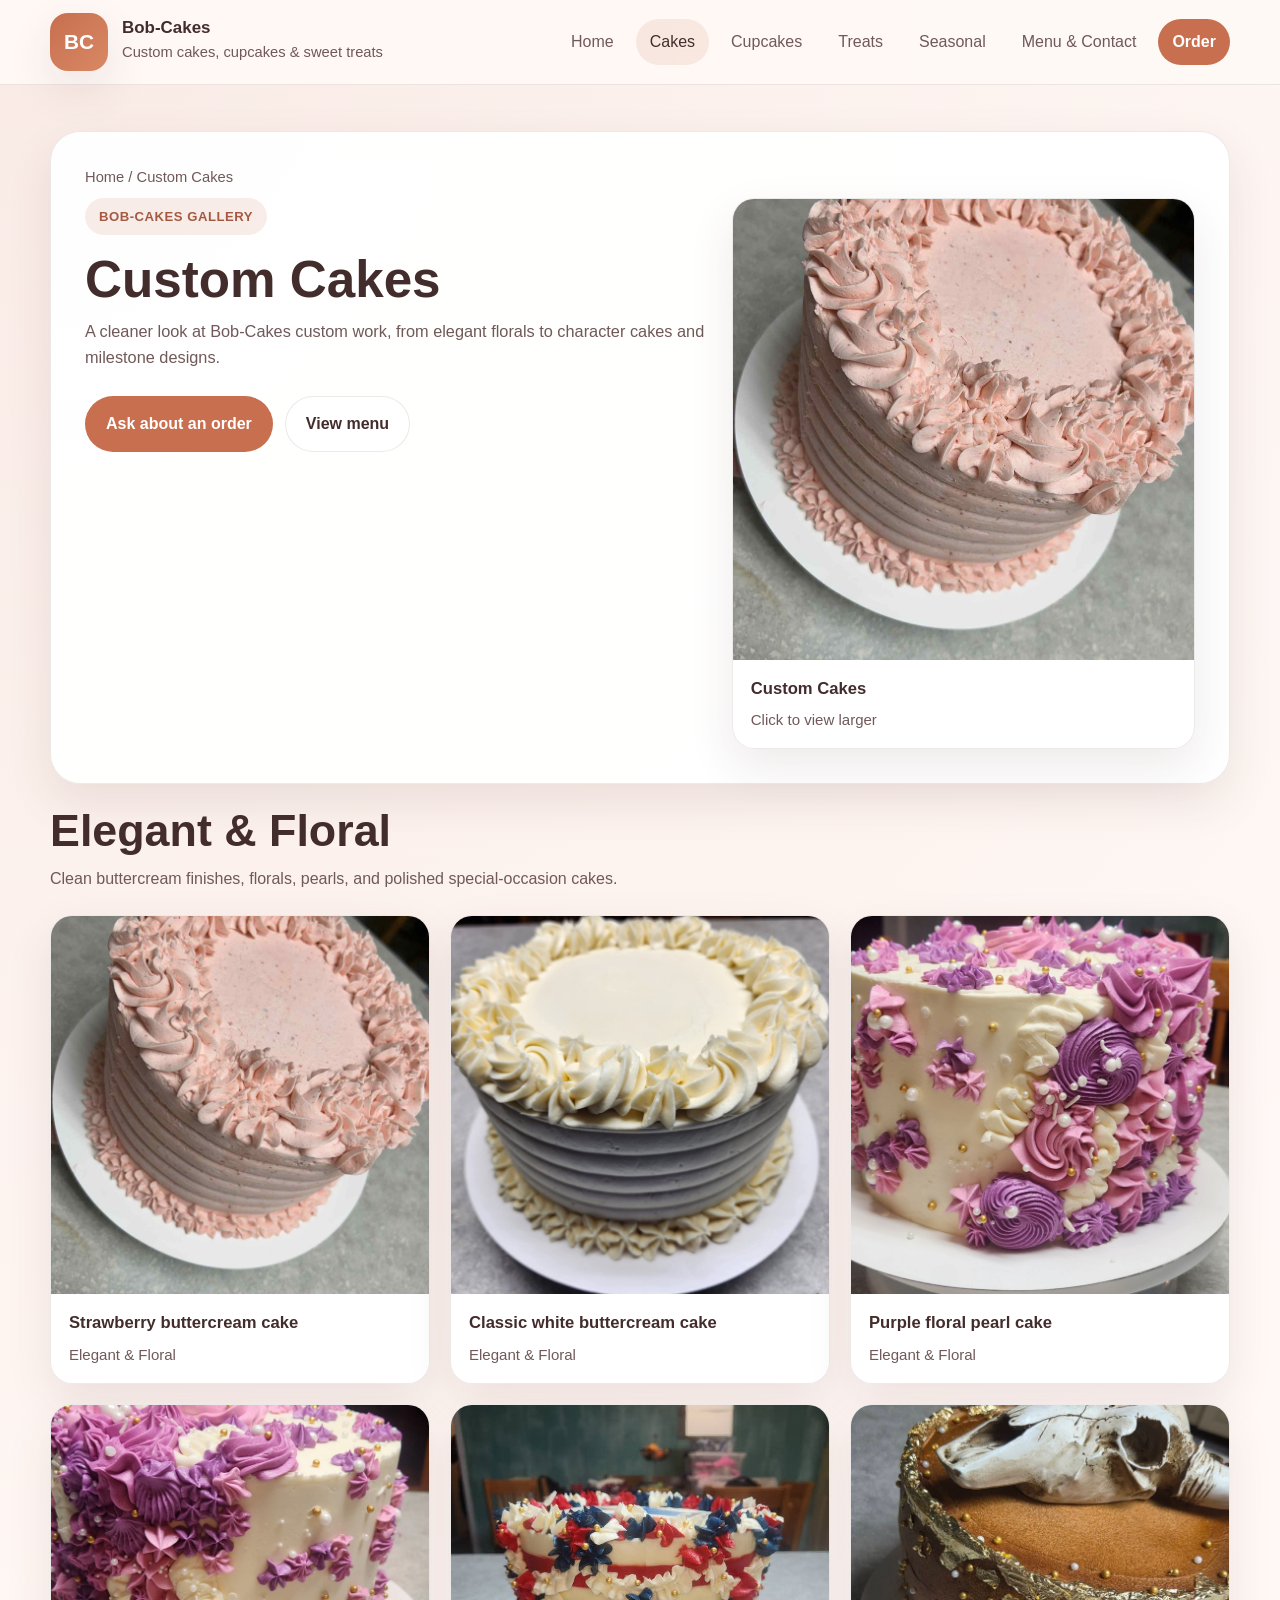
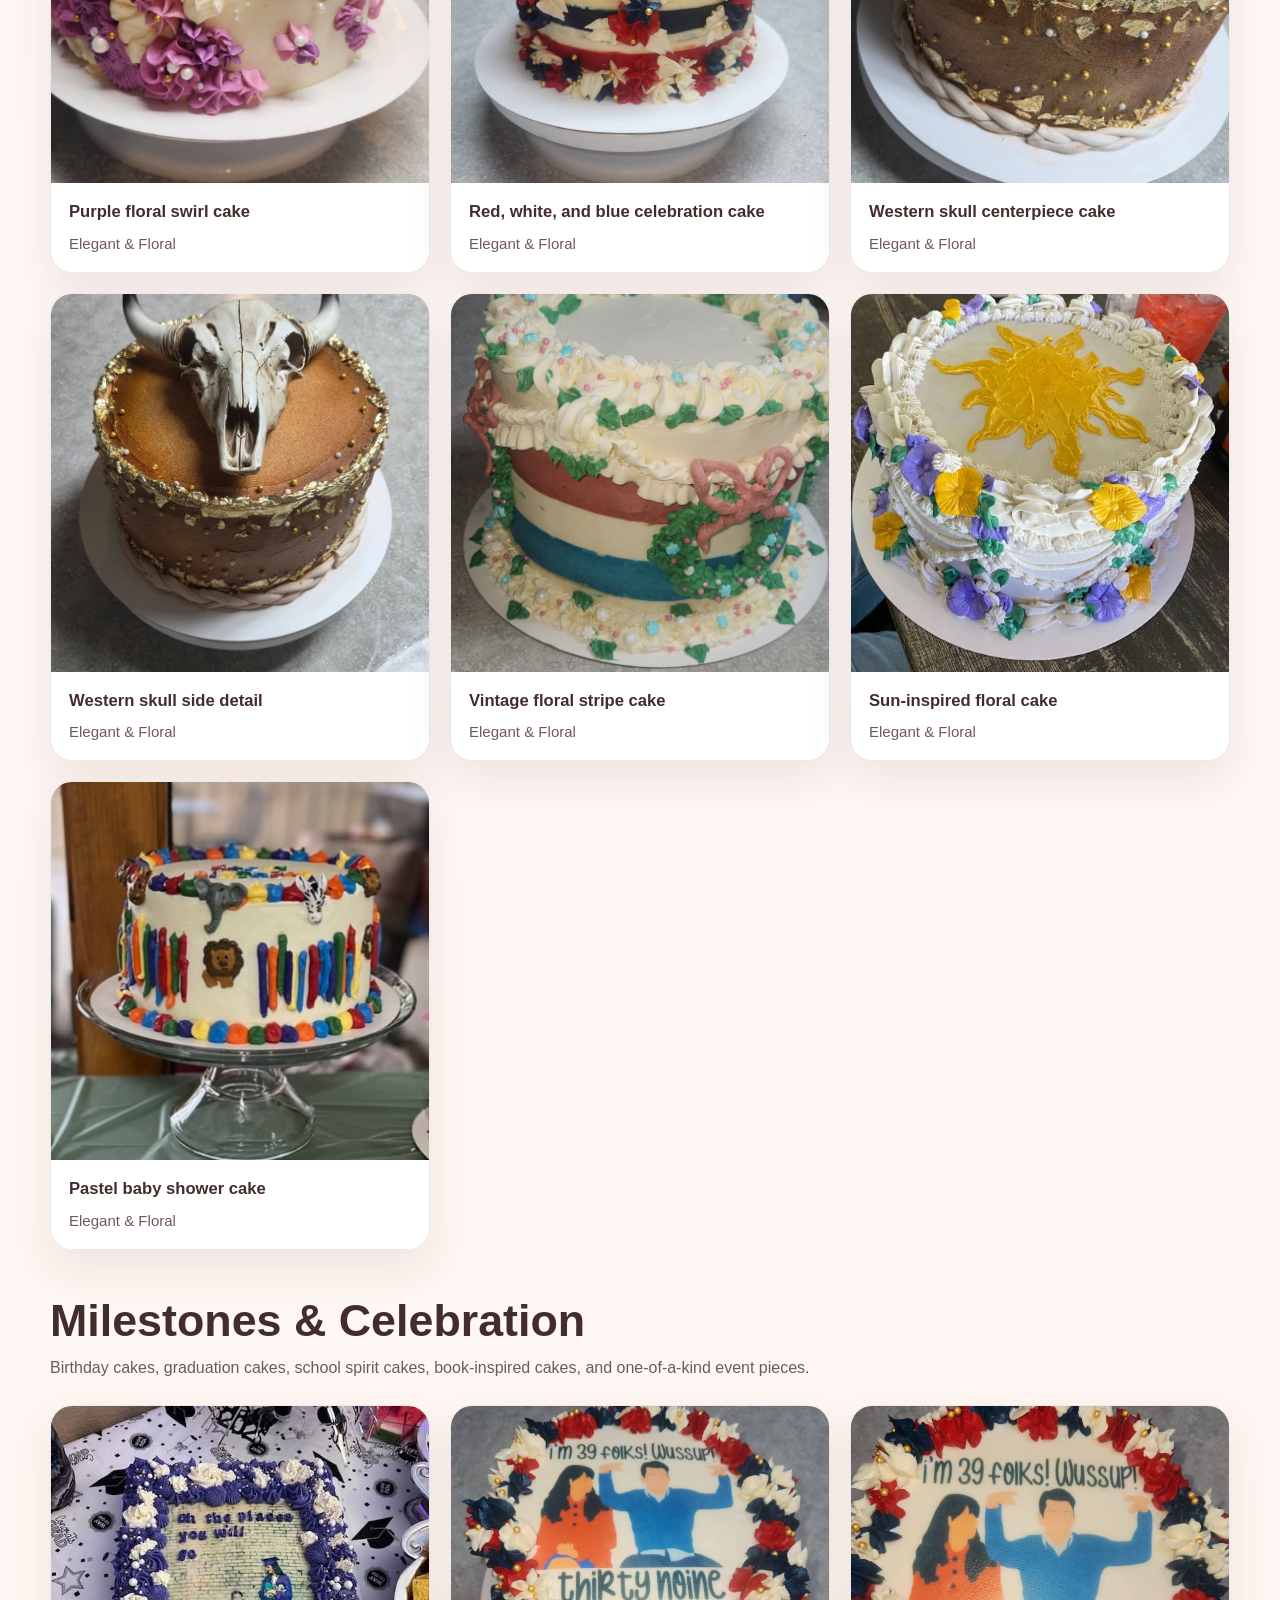
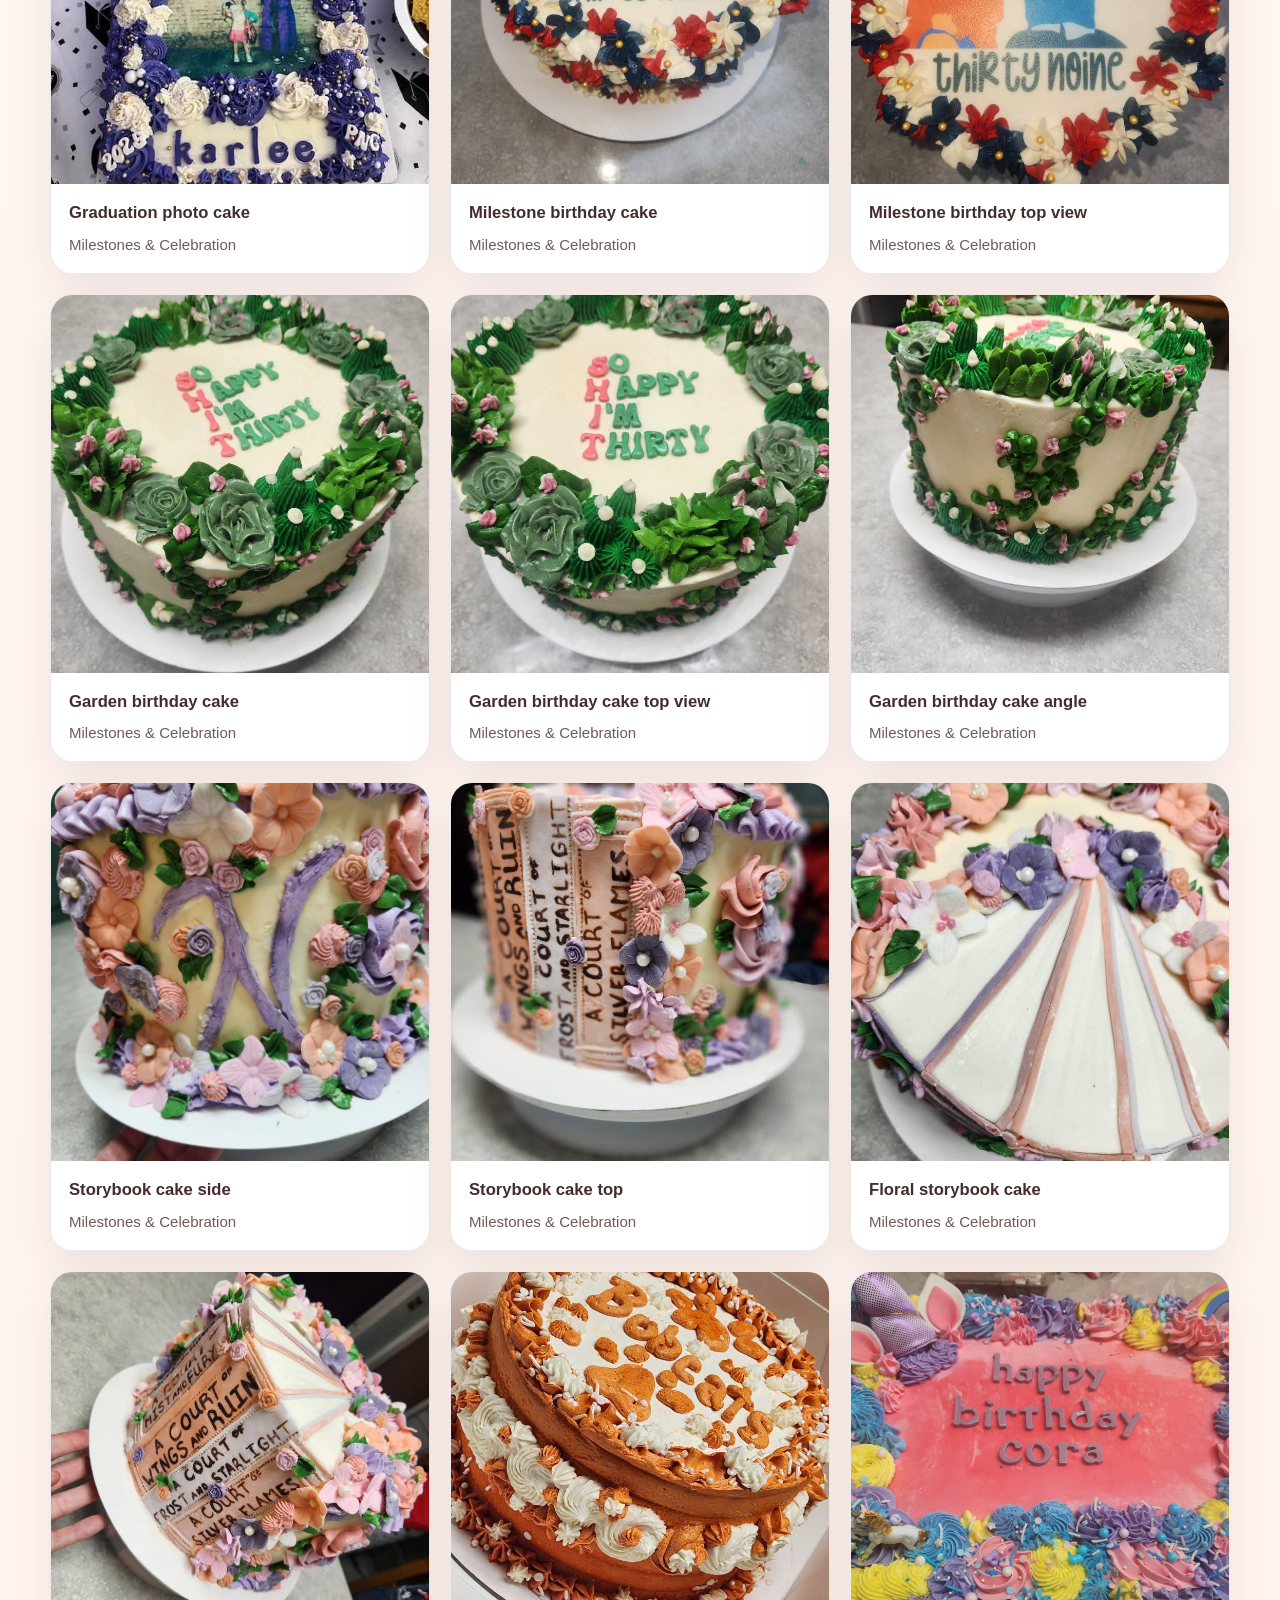
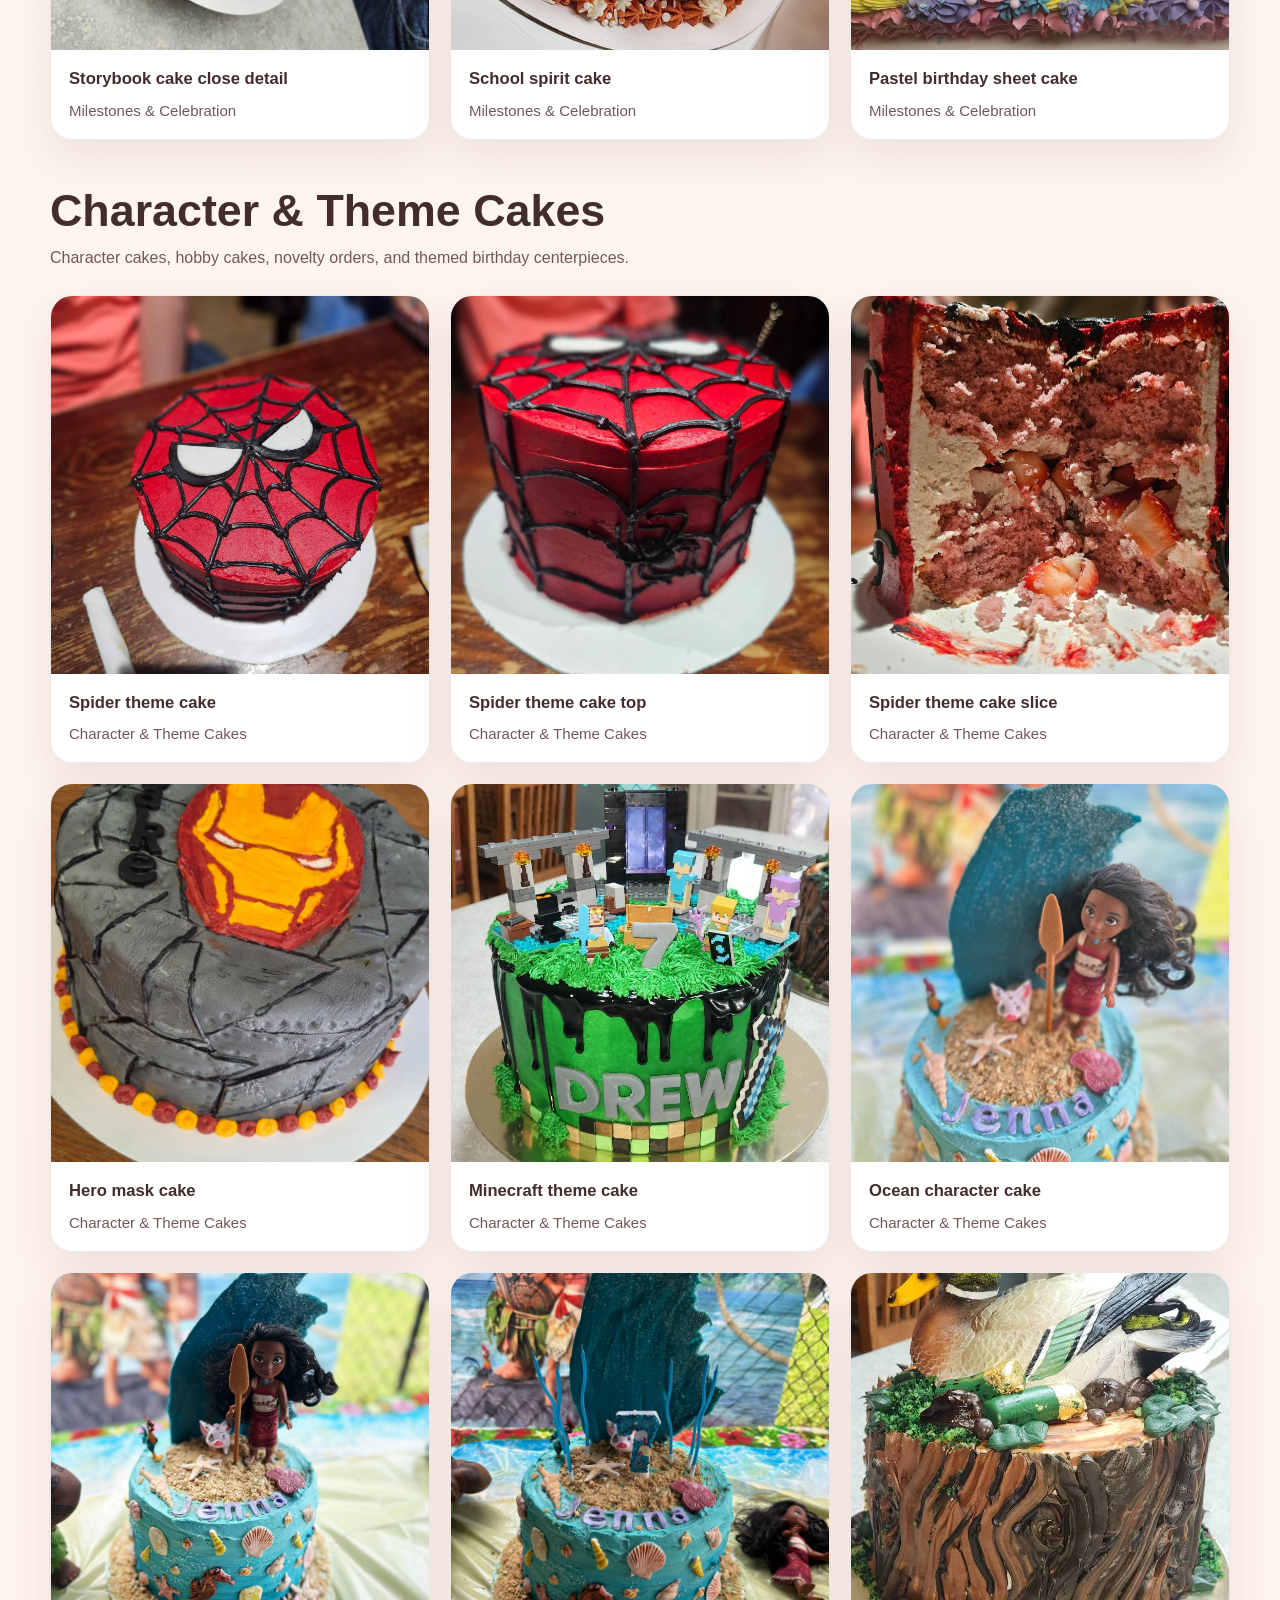
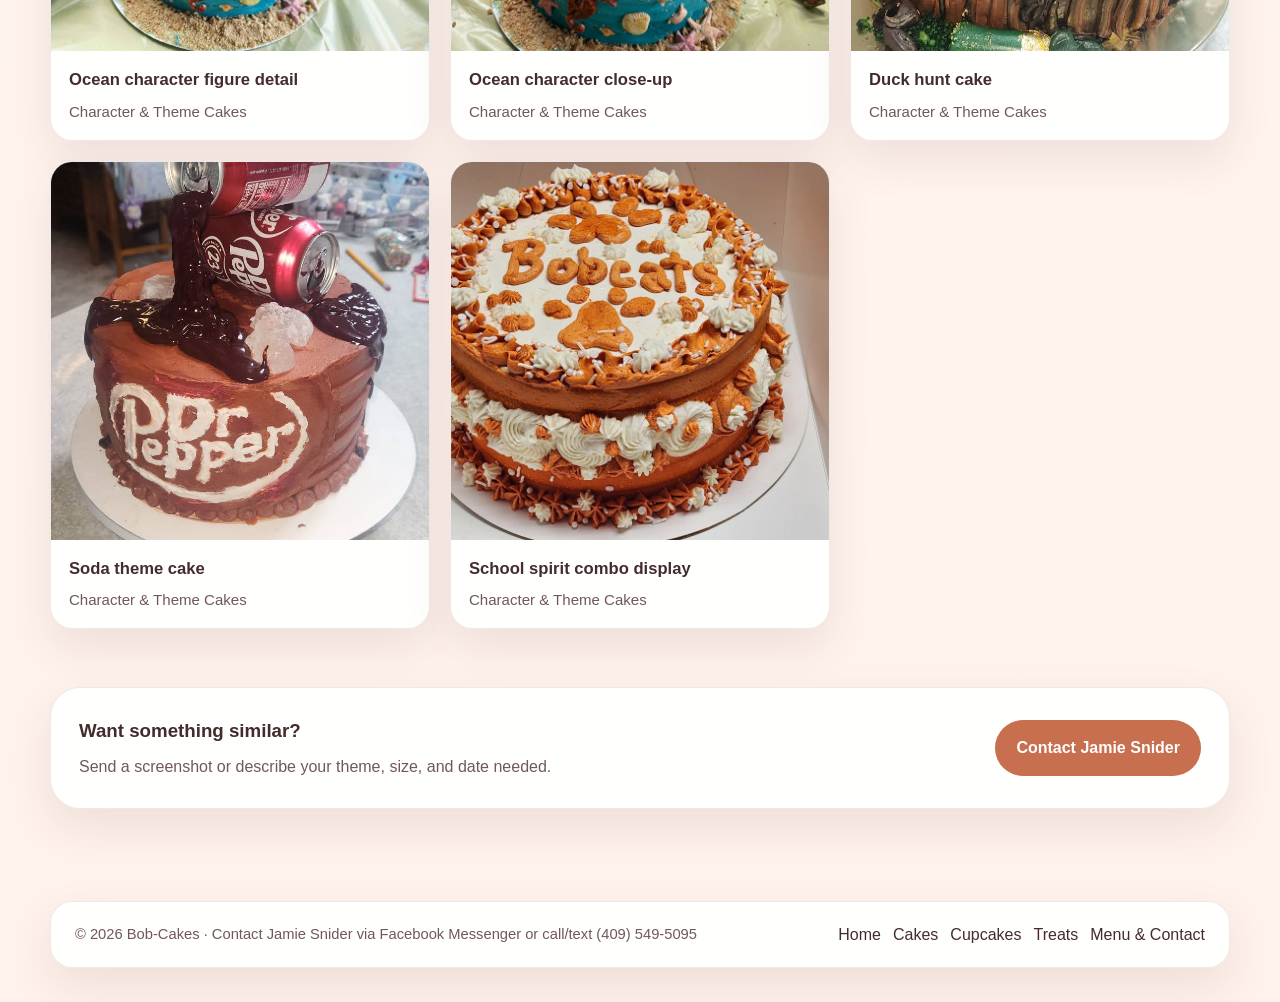
==== cakes.html @ 2723b1c9 "Upload Bob Cakes portfolio site" ====
<!DOCTYPE html>
<html lang="en">
<head>
  <meta charset="UTF-8">
  <meta name="viewport" content="width=device-width, initial-scale=1.0">
  <title>Custom Cakes | Bob-Cakes</title>
  <meta name="description" content="A cleaner look at Bob-Cakes custom work, from elegant florals to character cakes and milestone designs.">
  <link rel="stylesheet" href="css/style.css">
</head>
<body>

<header class="site-header">
  <div class="container header-inner">
    <a href="index.html" class="brand">
      <div class="brand-mark">BC</div>
      <div class="brand-copy">
        <h1>Bob-Cakes</h1>
        <p>Custom cakes, cupcakes & sweet treats</p>
      </div>
    </a>
    <button class="menu-toggle" type="button" aria-expanded="false" aria-controls="main-nav">Menu</button>
    <nav class="main-nav" id="main-nav">
      <a href="index.html" class="">Home</a><a href="cakes.html" class="active">Cakes</a><a href="cupcakes.html" class="">Cupcakes</a><a href="treats.html" class="">Treats</a><a href="seasonal.html" class="">Seasonal</a><a href="pricing.html" class="">Menu & Contact</a>
      <a href="pricing.html#contact" class="nav-cta">Order</a>
    </nav>
  </div>
</header>

<main>
  <section class="page-hero">
    <div class="container">
      <div class="panel">
        <div class="breadcrumbs"><a href="index.html">Home</a> / Custom Cakes</div>
        <div class="content-grid">
          <div>
            <span class="eyebrow">Bob-Cakes gallery</span>
            <h2 style="margin:18px 0 12px;font-size:clamp(2rem,4vw,3.3rem);line-height:1.05">Custom Cakes</h2>
            <p style="margin:0;color:var(--muted);font-size:1.02rem;max-width:650px">A cleaner look at Bob-Cakes custom work, from elegant florals to character cakes and milestone designs.</p>
            <div class="button-row">
              <a class="button button-primary" href="pricing.html#contact">Ask about an order</a>
              <a class="button button-secondary" href="pricing.html">View menu</a>
            </div>
          </div>
          <div>
            <div class="gallery-card" data-lightbox data-image="images/strawberry-buttercream-cake.jpg" data-title="Custom Cakes" data-caption="A cleaner look at Bob-Cakes custom work, from elegant florals to character cakes and milestone designs.">
              <div class="photo" style="background-image:url('images/strawberry-buttercream-cake.jpg')"></div>
              <div class="copy">
                <h4>Custom Cakes</h4>
                <p>Click to view larger</p>
              </div>
            </div>
          </div>
        </div>
      </div>
    </div>
  </section>
  
        <section class="gallery-section">
          <div class="container">
            <div class="section-head">
              <h3>Elegant &amp; Floral</h3>
              <p>Clean buttercream finishes, florals, pearls, and polished special-occasion cakes.</p>
            </div>
            <div class="gallery-grid">
              
<article class="gallery-card" data-lightbox data-image="images/strawberry-buttercream-cake.jpg" data-title="Strawberry buttercream cake" data-caption="Elegant &amp; Floral">
  <div class="photo" style="background-image:url('images/strawberry-buttercream-cake.jpg')"></div>
  <div class="copy">
    <h4>Strawberry buttercream cake</h4>
    <p>Elegant &amp; Floral</p>
  </div>
</article>

<article class="gallery-card" data-lightbox data-image="images/classic-white-buttercream-cake.jpg" data-title="Classic white buttercream cake" data-caption="Elegant &amp; Floral">
  <div class="photo" style="background-image:url('images/classic-white-buttercream-cake.jpg')"></div>
  <div class="copy">
    <h4>Classic white buttercream cake</h4>
    <p>Elegant &amp; Floral</p>
  </div>
</article>

<article class="gallery-card" data-lightbox data-image="images/purple-floral-cake-close.jpg" data-title="Purple floral pearl cake" data-caption="Elegant &amp; Floral">
  <div class="photo" style="background-image:url('images/purple-floral-cake-close.jpg')"></div>
  <div class="copy">
    <h4>Purple floral pearl cake</h4>
    <p>Elegant &amp; Floral</p>
  </div>
</article>

<article class="gallery-card" data-lightbox data-image="images/purple-floral-cake-swirls.jpg" data-title="Purple floral swirl cake" data-caption="Elegant &amp; Floral">
  <div class="photo" style="background-image:url('images/purple-floral-cake-swirls.jpg')"></div>
  <div class="copy">
    <h4>Purple floral swirl cake</h4>
    <p>Elegant &amp; Floral</p>
  </div>
</article>

<article class="gallery-card" data-lightbox data-image="images/red-white-blue-cake.jpg" data-title="Red, white, and blue celebration cake" data-caption="Elegant &amp; Floral">
  <div class="photo" style="background-image:url('images/red-white-blue-cake.jpg')"></div>
  <div class="copy">
    <h4>Red, white, and blue celebration cake</h4>
    <p>Elegant &amp; Floral</p>
  </div>
</article>

<article class="gallery-card" data-lightbox data-image="images/western-skull-cake-front.jpg" data-title="Western skull centerpiece cake" data-caption="Elegant &amp; Floral">
  <div class="photo" style="background-image:url('images/western-skull-cake-front.jpg')"></div>
  <div class="copy">
    <h4>Western skull centerpiece cake</h4>
    <p>Elegant &amp; Floral</p>
  </div>
</article>

<article class="gallery-card" data-lightbox data-image="images/western-skull-cake-side.jpg" data-title="Western skull side detail" data-caption="Elegant &amp; Floral">
  <div class="photo" style="background-image:url('images/western-skull-cake-side.jpg')"></div>
  <div class="copy">
    <h4>Western skull side detail</h4>
    <p>Elegant &amp; Floral</p>
  </div>
</article>

<article class="gallery-card" data-lightbox data-image="images/vintage-floral-stripe-cake.jpg" data-title="Vintage floral stripe cake" data-caption="Elegant &amp; Floral">
  <div class="photo" style="background-image:url('images/vintage-floral-stripe-cake.jpg')"></div>
  <div class="copy">
    <h4>Vintage floral stripe cake</h4>
    <p>Elegant &amp; Floral</p>
  </div>
</article>

<article class="gallery-card" data-lightbox data-image="images/sun-flower-cake.jpg" data-title="Sun-inspired floral cake" data-caption="Elegant &amp; Floral">
  <div class="photo" style="background-image:url('images/sun-flower-cake.jpg')"></div>
  <div class="copy">
    <h4>Sun-inspired floral cake</h4>
    <p>Elegant &amp; Floral</p>
  </div>
</article>

<article class="gallery-card" data-lightbox data-image="images/pastel-baby-cake.jpg" data-title="Pastel baby shower cake" data-caption="Elegant &amp; Floral">
  <div class="photo" style="background-image:url('images/pastel-baby-cake.jpg')"></div>
  <div class="copy">
    <h4>Pastel baby shower cake</h4>
    <p>Elegant &amp; Floral</p>
  </div>
</article>

            </div>
          </div>
        </section>
        
        <section class="gallery-section">
          <div class="container">
            <div class="section-head">
              <h3>Milestones &amp; Celebration</h3>
              <p>Birthday cakes, graduation cakes, school spirit cakes, book-inspired cakes, and one-of-a-kind event pieces.</p>
            </div>
            <div class="gallery-grid">
              
<article class="gallery-card" data-lightbox data-image="images/graduation-photo-cake.jpg" data-title="Graduation photo cake" data-caption="Milestones &amp; Celebration">
  <div class="photo" style="background-image:url('images/graduation-photo-cake.jpg')"></div>
  <div class="copy">
    <h4>Graduation photo cake</h4>
    <p>Milestones &amp; Celebration</p>
  </div>
</article>

<article class="gallery-card" data-lightbox data-image="images/milestone-tv-cake-front.jpg" data-title="Milestone birthday cake" data-caption="Milestones &amp; Celebration">
  <div class="photo" style="background-image:url('images/milestone-tv-cake-front.jpg')"></div>
  <div class="copy">
    <h4>Milestone birthday cake</h4>
    <p>Milestones &amp; Celebration</p>
  </div>
</article>

<article class="gallery-card" data-lightbox data-image="images/milestone-tv-cake-top.jpg" data-title="Milestone birthday top view" data-caption="Milestones &amp; Celebration">
  <div class="photo" style="background-image:url('images/milestone-tv-cake-top.jpg')"></div>
  <div class="copy">
    <h4>Milestone birthday top view</h4>
    <p>Milestones &amp; Celebration</p>
  </div>
</article>

<article class="gallery-card" data-lightbox data-image="images/garden-birthday-cake-side.jpg" data-title="Garden birthday cake" data-caption="Milestones &amp; Celebration">
  <div class="photo" style="background-image:url('images/garden-birthday-cake-side.jpg')"></div>
  <div class="copy">
    <h4>Garden birthday cake</h4>
    <p>Milestones &amp; Celebration</p>
  </div>
</article>

<article class="gallery-card" data-lightbox data-image="images/garden-birthday-cake-top.jpg" data-title="Garden birthday cake top view" data-caption="Milestones &amp; Celebration">
  <div class="photo" style="background-image:url('images/garden-birthday-cake-top.jpg')"></div>
  <div class="copy">
    <h4>Garden birthday cake top view</h4>
    <p>Milestones &amp; Celebration</p>
  </div>
</article>

<article class="gallery-card" data-lightbox data-image="images/garden-birthday-cake-angle.jpg" data-title="Garden birthday cake angle" data-caption="Milestones &amp; Celebration">
  <div class="photo" style="background-image:url('images/garden-birthday-cake-angle.jpg')"></div>
  <div class="copy">
    <h4>Garden birthday cake angle</h4>
    <p>Milestones &amp; Celebration</p>
  </div>
</article>

<article class="gallery-card" data-lightbox data-image="images/storybook-cake-side.jpg" data-title="Storybook cake side" data-caption="Milestones &amp; Celebration">
  <div class="photo" style="background-image:url('images/storybook-cake-side.jpg')"></div>
  <div class="copy">
    <h4>Storybook cake side</h4>
    <p>Milestones &amp; Celebration</p>
  </div>
</article>

<article class="gallery-card" data-lightbox data-image="images/storybook-cake-top.jpg" data-title="Storybook cake top" data-caption="Milestones &amp; Celebration">
  <div class="photo" style="background-image:url('images/storybook-cake-top.jpg')"></div>
  <div class="copy">
    <h4>Storybook cake top</h4>
    <p>Milestones &amp; Celebration</p>
  </div>
</article>

<article class="gallery-card" data-lightbox data-image="images/storybook-cake-floral-side.jpg" data-title="Floral storybook cake" data-caption="Milestones &amp; Celebration">
  <div class="photo" style="background-image:url('images/storybook-cake-floral-side.jpg')"></div>
  <div class="copy">
    <h4>Floral storybook cake</h4>
    <p>Milestones &amp; Celebration</p>
  </div>
</article>

<article class="gallery-card" data-lightbox data-image="images/storybook-cake-floral-close.jpg" data-title="Storybook cake close detail" data-caption="Milestones &amp; Celebration">
  <div class="photo" style="background-image:url('images/storybook-cake-floral-close.jpg')"></div>
  <div class="copy">
    <h4>Storybook cake close detail</h4>
    <p>Milestones &amp; Celebration</p>
  </div>
</article>

<article class="gallery-card" data-lightbox data-image="images/school-spirit-cake.jpg" data-title="School spirit cake" data-caption="Milestones &amp; Celebration">
  <div class="photo" style="background-image:url('images/school-spirit-cake.jpg')"></div>
  <div class="copy">
    <h4>School spirit cake</h4>
    <p>Milestones &amp; Celebration</p>
  </div>
</article>

<article class="gallery-card" data-lightbox data-image="images/pastel-birthday-sheet-cake.jpg" data-title="Pastel birthday sheet cake" data-caption="Milestones &amp; Celebration">
  <div class="photo" style="background-image:url('images/pastel-birthday-sheet-cake.jpg')"></div>
  <div class="copy">
    <h4>Pastel birthday sheet cake</h4>
    <p>Milestones &amp; Celebration</p>
  </div>
</article>

            </div>
          </div>
        </section>
        
        <section class="gallery-section">
          <div class="container">
            <div class="section-head">
              <h3>Character &amp; Theme Cakes</h3>
              <p>Character cakes, hobby cakes, novelty orders, and themed birthday centerpieces.</p>
            </div>
            <div class="gallery-grid">
              
<article class="gallery-card" data-lightbox data-image="images/spiderman-cake-front.jpg" data-title="Spider theme cake" data-caption="Character &amp; Theme Cakes">
  <div class="photo" style="background-image:url('images/spiderman-cake-front.jpg')"></div>
  <div class="copy">
    <h4>Spider theme cake</h4>
    <p>Character &amp; Theme Cakes</p>
  </div>
</article>

<article class="gallery-card" data-lightbox data-image="images/spiderman-cake-top.jpg" data-title="Spider theme cake top" data-caption="Character &amp; Theme Cakes">
  <div class="photo" style="background-image:url('images/spiderman-cake-top.jpg')"></div>
  <div class="copy">
    <h4>Spider theme cake top</h4>
    <p>Character &amp; Theme Cakes</p>
  </div>
</article>

<article class="gallery-card" data-lightbox data-image="images/spiderman-cake-slice.jpg" data-title="Spider theme cake slice" data-caption="Character &amp; Theme Cakes">
  <div class="photo" style="background-image:url('images/spiderman-cake-slice.jpg')"></div>
  <div class="copy">
    <h4>Spider theme cake slice</h4>
    <p>Character &amp; Theme Cakes</p>
  </div>
</article>

<article class="gallery-card" data-lightbox data-image="images/hero-mask-cake.jpg" data-title="Hero mask cake" data-caption="Character &amp; Theme Cakes">
  <div class="photo" style="background-image:url('images/hero-mask-cake.jpg')"></div>
  <div class="copy">
    <h4>Hero mask cake</h4>
    <p>Character &amp; Theme Cakes</p>
  </div>
</article>

<article class="gallery-card" data-lightbox data-image="images/minecraft-theme-cake.jpg" data-title="Minecraft theme cake" data-caption="Character &amp; Theme Cakes">
  <div class="photo" style="background-image:url('images/minecraft-theme-cake.jpg')"></div>
  <div class="copy">
    <h4>Minecraft theme cake</h4>
    <p>Character &amp; Theme Cakes</p>
  </div>
</article>

<article class="gallery-card" data-lightbox data-image="images/ocean-character-cake-wide.jpg" data-title="Ocean character cake" data-caption="Character &amp; Theme Cakes">
  <div class="photo" style="background-image:url('images/ocean-character-cake-wide.jpg')"></div>
  <div class="copy">
    <h4>Ocean character cake</h4>
    <p>Character &amp; Theme Cakes</p>
  </div>
</article>

<article class="gallery-card" data-lightbox data-image="images/ocean-character-cake-figure.jpg" data-title="Ocean character figure detail" data-caption="Character &amp; Theme Cakes">
  <div class="photo" style="background-image:url('images/ocean-character-cake-figure.jpg')"></div>
  <div class="copy">
    <h4>Ocean character figure detail</h4>
    <p>Character &amp; Theme Cakes</p>
  </div>
</article>

<article class="gallery-card" data-lightbox data-image="images/ocean-character-cake-close.jpg" data-title="Ocean character close-up" data-caption="Character &amp; Theme Cakes">
  <div class="photo" style="background-image:url('images/ocean-character-cake-close.jpg')"></div>
  <div class="copy">
    <h4>Ocean character close-up</h4>
    <p>Character &amp; Theme Cakes</p>
  </div>
</article>

<article class="gallery-card" data-lightbox data-image="images/duck-hunt-cake.jpg" data-title="Duck hunt cake" data-caption="Character &amp; Theme Cakes">
  <div class="photo" style="background-image:url('images/duck-hunt-cake.jpg')"></div>
  <div class="copy">
    <h4>Duck hunt cake</h4>
    <p>Character &amp; Theme Cakes</p>
  </div>
</article>

<article class="gallery-card" data-lightbox data-image="images/soda-theme-cake.jpg" data-title="Soda theme cake" data-caption="Character &amp; Theme Cakes">
  <div class="photo" style="background-image:url('images/soda-theme-cake.jpg')"></div>
  <div class="copy">
    <h4>Soda theme cake</h4>
    <p>Character &amp; Theme Cakes</p>
  </div>
</article>

<article class="gallery-card" data-lightbox data-image="images/school-spirit-cupcakes-and-cake.jpg" data-title="School spirit combo display" data-caption="Character &amp; Theme Cakes">
  <div class="photo" style="background-image:url('images/school-spirit-cupcakes-and-cake.jpg')"></div>
  <div class="copy">
    <h4>School spirit combo display</h4>
    <p>Character &amp; Theme Cakes</p>
  </div>
</article>

            </div>
          </div>
        </section>
        
  <section class="section">
    <div class="container">
      <div class="cta-banner">
        <div>
          <h3 style="margin:0">Want something similar?</h3>
          <p>Send a screenshot or describe your theme, size, and date needed.</p>
        </div>
        <a class="button button-primary" href="pricing.html#contact">Contact Jamie Snider</a>
      </div>
    </div>
  </section>
</main>

<footer class="site-footer">
  <div class="container site-footer-inner">
    <p>© 2026 Bob-Cakes · Contact Jamie Snider via Facebook Messenger or call/text (409) 549-5095</p>
    <div class="footer-links">
      <a href="index.html">Home</a>
      <a href="cakes.html">Cakes</a>
      <a href="cupcakes.html">Cupcakes</a>
      <a href="treats.html">Treats</a>
      <a href="pricing.html">Menu & Contact</a>
    </div>
  </div>
</footer>
<div class="lightbox" id="lightbox">
  <button class="close-lightbox" data-close-lightbox>Close</button>
  <div class="lightbox-inner">
    <div class="lightbox-media"><img src="" alt=""></div>
    <div class="lightbox-copy">
      <h3></h3>
      <p></p>
    </div>
  </div>
</div>
<script src="js/site.js"></script>

</body>
</html>
---- css/style.css ----
:root{
  --bg:#fff9f6;
  --panel:#ffffff;
  --soft:#fbf0e9;
  --soft-2:#f4dfd0;
  --text:#432d2c;
  --muted:#705958;
  --accent:#c76f4f;
  --accent-2:#efb07a;
  --line:rgba(67,45,44,.10);
  --shadow:0 18px 45px rgba(88,53,47,.10);
  --radius-xl:30px;
  --radius-lg:22px;
  --radius-md:16px;
  --max:1180px;
}
*{box-sizing:border-box}
html{scroll-behavior:smooth}
body{
  margin:0;
  font-family:Arial,Helvetica,sans-serif;
  color:var(--text);
  background:
    radial-gradient(circle at top left, rgba(199,111,79,.11), transparent 24%),
    linear-gradient(180deg, #fffaf8 0%, #fff2eb 100%);
  line-height:1.6;
}
img{max-width:100%;display:block}
a{text-decoration:none;color:inherit}
button,input,textarea{font:inherit}
.container{width:min(var(--max), calc(100% - 32px)); margin:0 auto}
.site-header{
  position:sticky;top:0;z-index:50;
  background:rgba(255,249,246,.93);
  backdrop-filter:blur(14px);
  border-bottom:1px solid var(--line);
}
.header-inner{
  min-height:84px;
  display:flex;align-items:center;justify-content:space-between;gap:18px;
}
.brand{display:flex;align-items:center;gap:14px}
.brand-mark{
  width:58px;height:58px;border-radius:18px;
  background:linear-gradient(135deg, var(--accent) 0%, #d98864 100%);
  color:#fff;display:grid;place-items:center;font-size:1.3rem;font-weight:700;
  box-shadow:var(--shadow)
}
.brand-copy h1{margin:0;font-size:1.06rem;line-height:1.08}
.brand-copy p{margin:4px 0 0;color:var(--muted);font-size:.92rem}
.menu-toggle{
  display:none;border:1px solid var(--line);background:#fff;border-radius:12px;padding:10px 14px;cursor:pointer
}
.main-nav{display:flex;align-items:center;gap:8px;flex-wrap:wrap}
.main-nav a{
  padding:10px 14px;border-radius:999px;color:var(--muted);transition:.18s ease
}
.main-nav a:hover,.main-nav a.active{background:rgba(199,111,79,.12);color:var(--text)}
.nav-cta{background:var(--accent)!important;color:#fff!important;font-weight:700}
.hero{padding:66px 0 40px}
.hero-grid{display:grid;grid-template-columns:1.05fr .95fr;gap:24px;align-items:stretch}
.hero-copy,.hero-visual,.panel,.feature,.category-card,.gallery-card,.contact-card,.menu-card,.site-footer-inner,.cta-banner{
  background:rgba(255,255,255,.95);
  border:1px solid var(--line);
  box-shadow:var(--shadow);
}
.hero-copy,.hero-visual,.panel,.cta-banner{border-radius:var(--radius-xl)}
.hero-copy{padding:42px}
.eyebrow{
  display:inline-flex;padding:8px 14px;border-radius:999px;background:rgba(199,111,79,.12);
  color:#a45a40;font-size:.82rem;font-weight:700;text-transform:uppercase;letter-spacing:.04em
}
.hero h2{margin:18px 0 14px;font-size:clamp(2.35rem, 5vw, 4.8rem);line-height:1.02;letter-spacing:-.03em}
.hero p{margin:0;color:var(--muted);font-size:1.04rem;max-width:620px}
.button-row{display:flex;gap:12px;flex-wrap:wrap;margin-top:26px}
.button{
  display:inline-flex;align-items:center;justify-content:center;padding:14px 20px;
  border-radius:999px;font-weight:700;border:1px solid transparent;transition:.18s ease
}
.button-primary{background:var(--accent);color:#fff}
.button-primary:hover{filter:brightness(.96)}
.button-secondary{background:#fff;border-color:var(--line);color:var(--text)}
.hero-points{display:grid;gap:12px;margin-top:24px}
.hero-point{padding:14px 16px;border-radius:18px;background:var(--soft);border:1px solid rgba(199,111,79,.10);color:var(--muted)}
.hero-visual{padding:18px}
.hero-collage{
  min-height:500px;
  display:grid;
  grid-template-columns:1.15fr .85fr;
  grid-template-rows:1fr 1fr;
  gap:12px;
}
.hero-collage .tile{
  border-radius:20px;overflow:hidden;position:relative;background:#eee center/cover no-repeat
}
.hero-collage .tile.large{grid-row:1 / span 2}
.hero-collage .tile::after{
  content:attr(data-label);
  position:absolute;left:12px;bottom:12px;padding:8px 12px;border-radius:999px;
  background:rgba(255,255,255,.92);font-size:.86rem;font-weight:700;color:var(--text)
}
.section{padding:20px 0 84px}
.section-head{margin-bottom:24px}
.section-head h2,.section-head h3{margin:0;font-size:clamp(1.8rem, 4vw, 2.8rem);line-height:1.1}
.section-head p{margin:10px 0 0;color:var(--muted);max-width:760px}
.feature-grid{display:grid;grid-template-columns:repeat(3, minmax(0, 1fr));gap:20px}
.feature,.category-card,.menu-card,.contact-card{border-radius:var(--radius-lg);padding:24px}
.feature h3,.category-card h3,.menu-card h3,.contact-card h3{margin:0 0 10px;font-size:1.18rem}
.feature p,.category-card p,.menu-card p,.contact-card p{margin:0;color:var(--muted)}
.feature-icon{
  width:50px;height:50px;border-radius:16px;background:var(--soft);display:grid;place-items:center;
  font-size:1.28rem;margin-bottom:14px
}
.category-grid{display:grid;grid-template-columns:repeat(4, minmax(0,1fr));gap:20px}
.category-card .thumb{
  aspect-ratio:4/3;border-radius:18px;overflow:hidden;background:#eee center/cover no-repeat;margin-bottom:16px
}
.category-card .meta{margin-top:14px;color:#a06d63;font-weight:700;font-size:.92rem}
.gallery-grid{
  display:grid;grid-template-columns:repeat(3, minmax(0,1fr));gap:20px
}
.gallery-card{
  border-radius:22px;overflow:hidden;transition:.18s ease;cursor:pointer
}
.gallery-card:hover{transform:translateY(-3px)}
.gallery-card .photo{
  aspect-ratio:4/4;background:#eee center/cover no-repeat
}
.gallery-card .copy{padding:16px 18px}
.gallery-card h4{margin:0 0 6px;font-size:1.04rem}
.gallery-card p{margin:0;color:var(--muted);font-size:.94rem}
.content-grid{display:grid;grid-template-columns:1.15fr .85fr;gap:20px}
.panel{padding:28px}
.stat-row{display:grid;grid-template-columns:repeat(3,minmax(0,1fr));gap:14px;margin-top:20px}
.stat{
  padding:16px;border-radius:18px;background:var(--soft);border:1px solid rgba(199,111,79,.10)
}
.stat strong{display:block;font-size:1.18rem}
.inline-menu{display:grid;grid-template-columns:1fr 1fr;gap:20px}
.menu-list{list-style:none;padding:0;margin:12px 0 0;display:grid;gap:10px}
.menu-list li{display:flex;justify-content:space-between;gap:12px;border-bottom:1px dashed rgba(67,45,44,.12);padding-bottom:8px}
.cta-banner{padding:28px;display:grid;grid-template-columns:1fr auto;gap:18px;align-items:center}
.cta-banner p{margin:8px 0 0;color:var(--muted)}
.page-hero{padding:46px 0 14px}
.page-hero .panel{padding:34px}
.breadcrumbs{font-size:.92rem;color:var(--muted);margin-bottom:8px}
.gallery-section{padding:8px 0 38px}
.contact-grid{display:grid;grid-template-columns:repeat(3,minmax(0,1fr));gap:20px}
.menu-image-card img{width:100%;border-radius:22px;border:1px solid var(--line);box-shadow:var(--shadow)}
.price-grid{display:grid;grid-template-columns:repeat(2,minmax(0,1fr));gap:20px}
.note{
  margin-top:16px;padding:14px 16px;border-radius:16px;background:var(--soft);color:var(--muted);border:1px solid rgba(199,111,79,.10)
}
.site-footer{padding:8px 0 34px}
.site-footer-inner{
  border-radius:22px;padding:20px 24px;display:flex;justify-content:space-between;gap:16px;align-items:center;flex-wrap:wrap
}
.site-footer-inner p{margin:0;color:var(--muted);font-size:.92rem}
.footer-links{display:flex;gap:12px;flex-wrap:wrap}
.lightbox{
  position:fixed;inset:0;background:rgba(17,10,10,.78);display:none;align-items:center;justify-content:center;
  padding:20px;z-index:90
}
.lightbox.active{display:flex}
.lightbox-inner{
  width:min(980px, 100%);background:#fff;border-radius:24px;overflow:hidden;box-shadow:0 24px 60px rgba(0,0,0,.25)
}
.lightbox-media{background:#111}
.lightbox-media img{width:100%;height:min(75vh, 820px);object-fit:contain;margin:0 auto}
.lightbox-copy{padding:18px 20px}
.lightbox-copy h3{margin:0 0 6px}
.lightbox-copy p{margin:0;color:var(--muted)}
.close-lightbox{
  position:absolute;top:18px;right:18px;border:0;background:#fff;border-radius:999px;padding:10px 14px;
  font-weight:700;cursor:pointer
}
@media (max-width:1050px){
  .hero-grid,.content-grid,.price-grid,.contact-grid,.category-grid,.feature-grid,.gallery-grid,.inline-menu,.cta-banner{
    grid-template-columns:1fr
  }
}
@media (max-width:760px){
  .site-header{position:static}
  .header-inner{min-height:auto;padding:14px 0;flex-wrap:wrap}
  .menu-toggle{display:inline-flex}
  .main-nav{display:none;width:100%;flex-direction:column;align-items:stretch}
  .main-nav.open{display:flex}
  .main-nav a{width:100%}
  .hero-copy,.hero-visual,.panel,.feature,.category-card,.menu-card,.contact-card,.cta-banner{padding:22px}
  .hero-collage{min-height:360px}
}
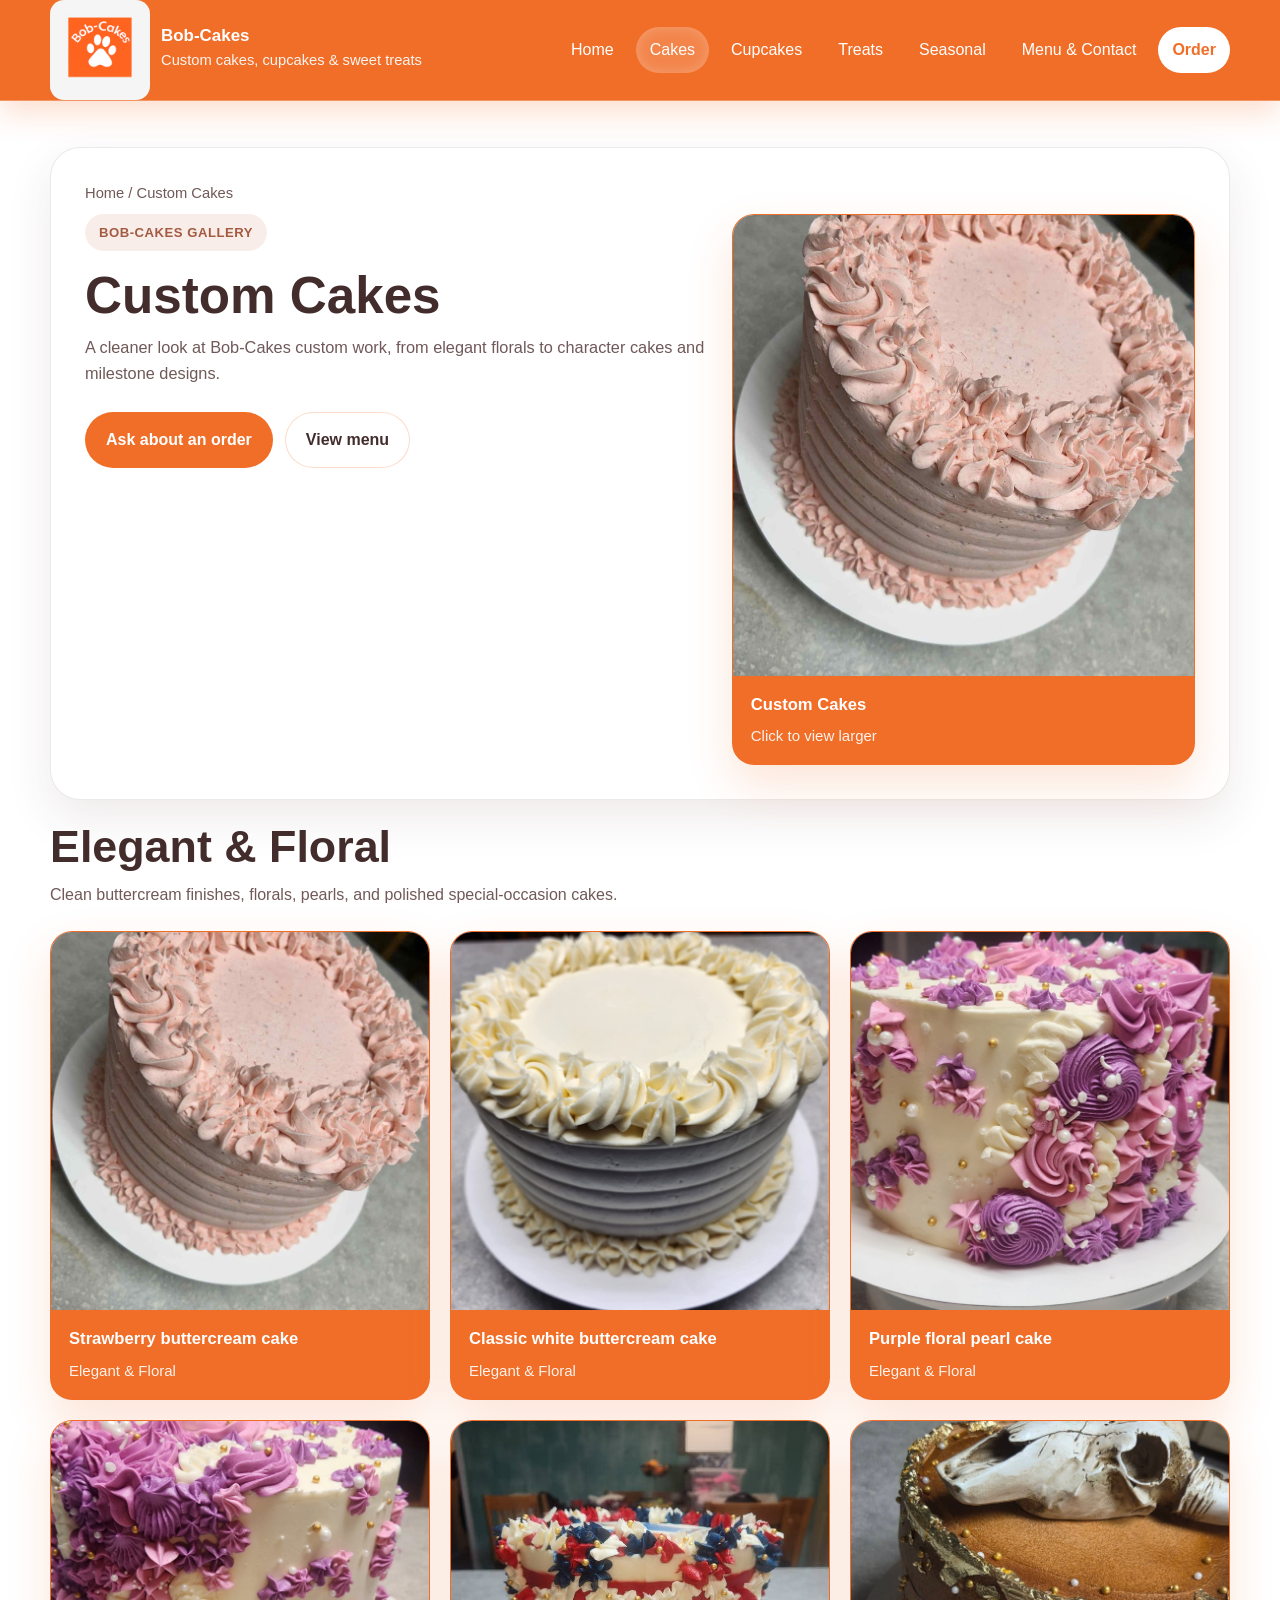
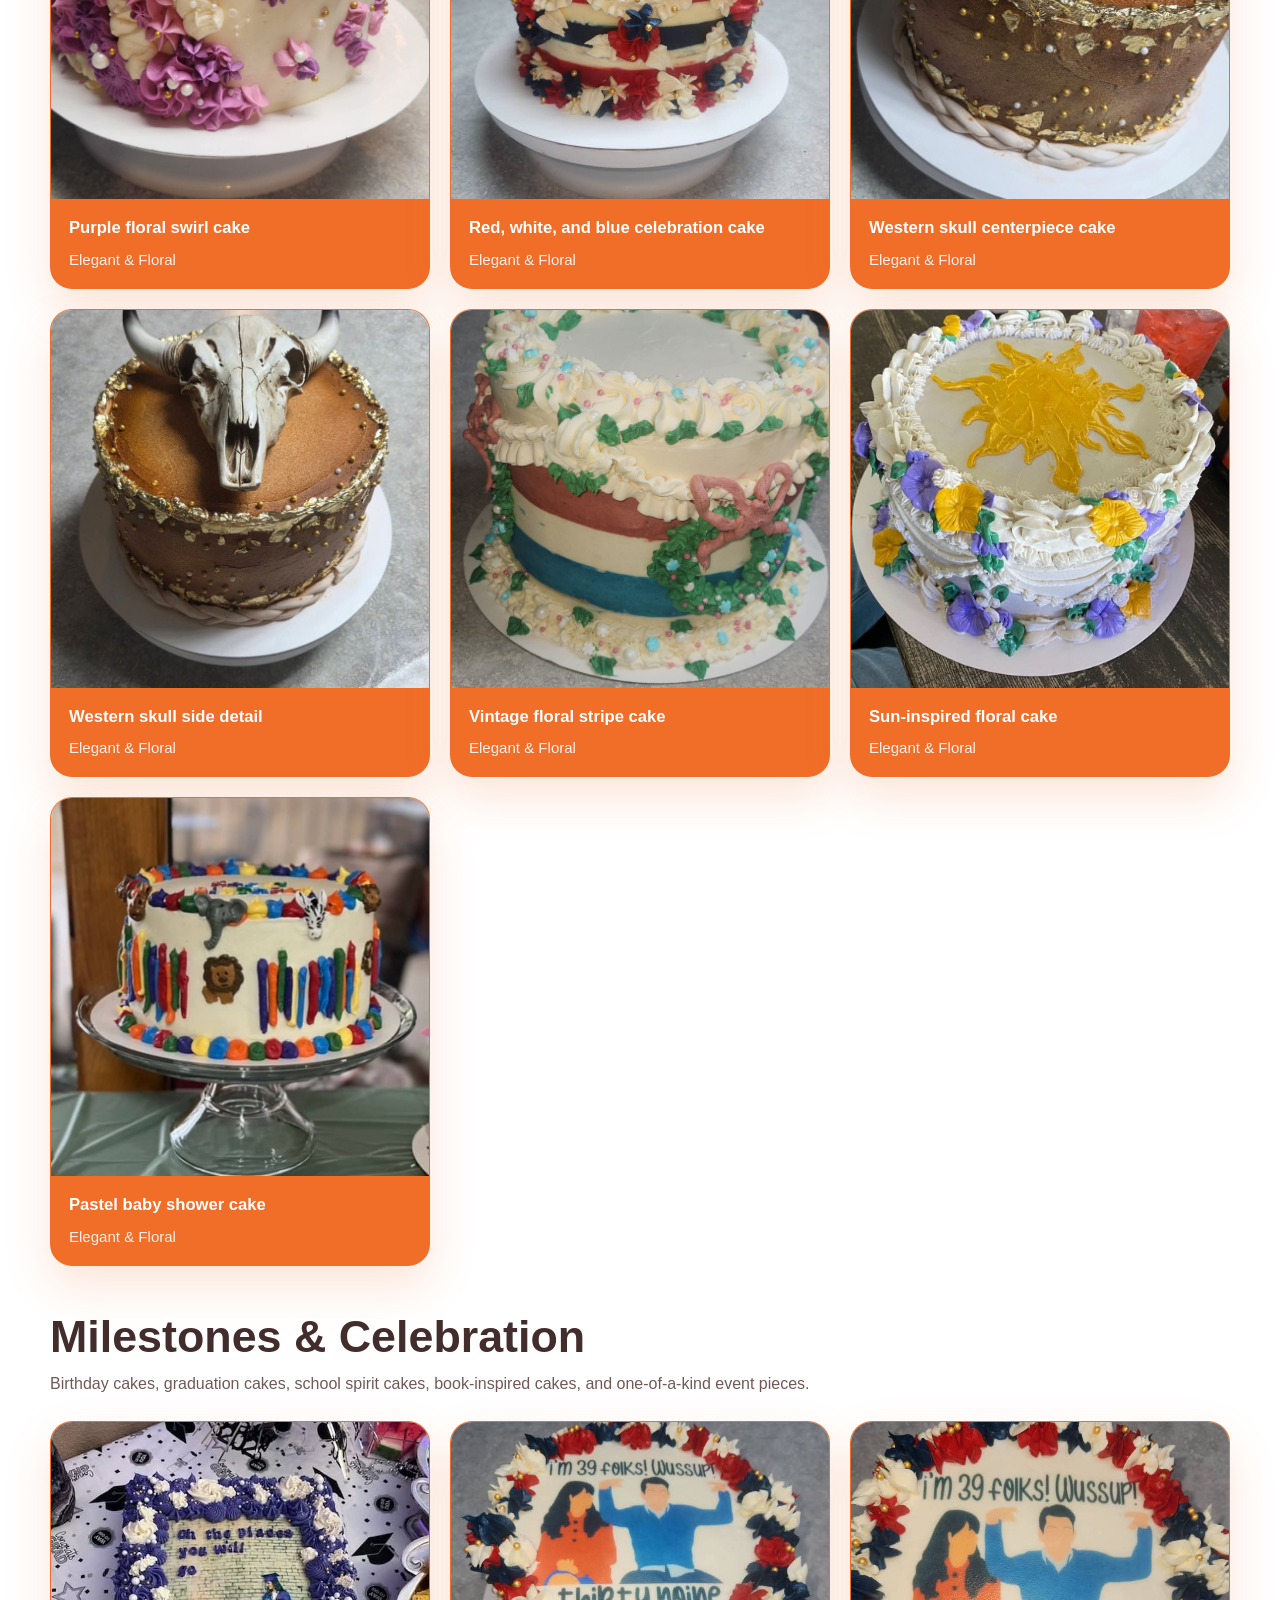
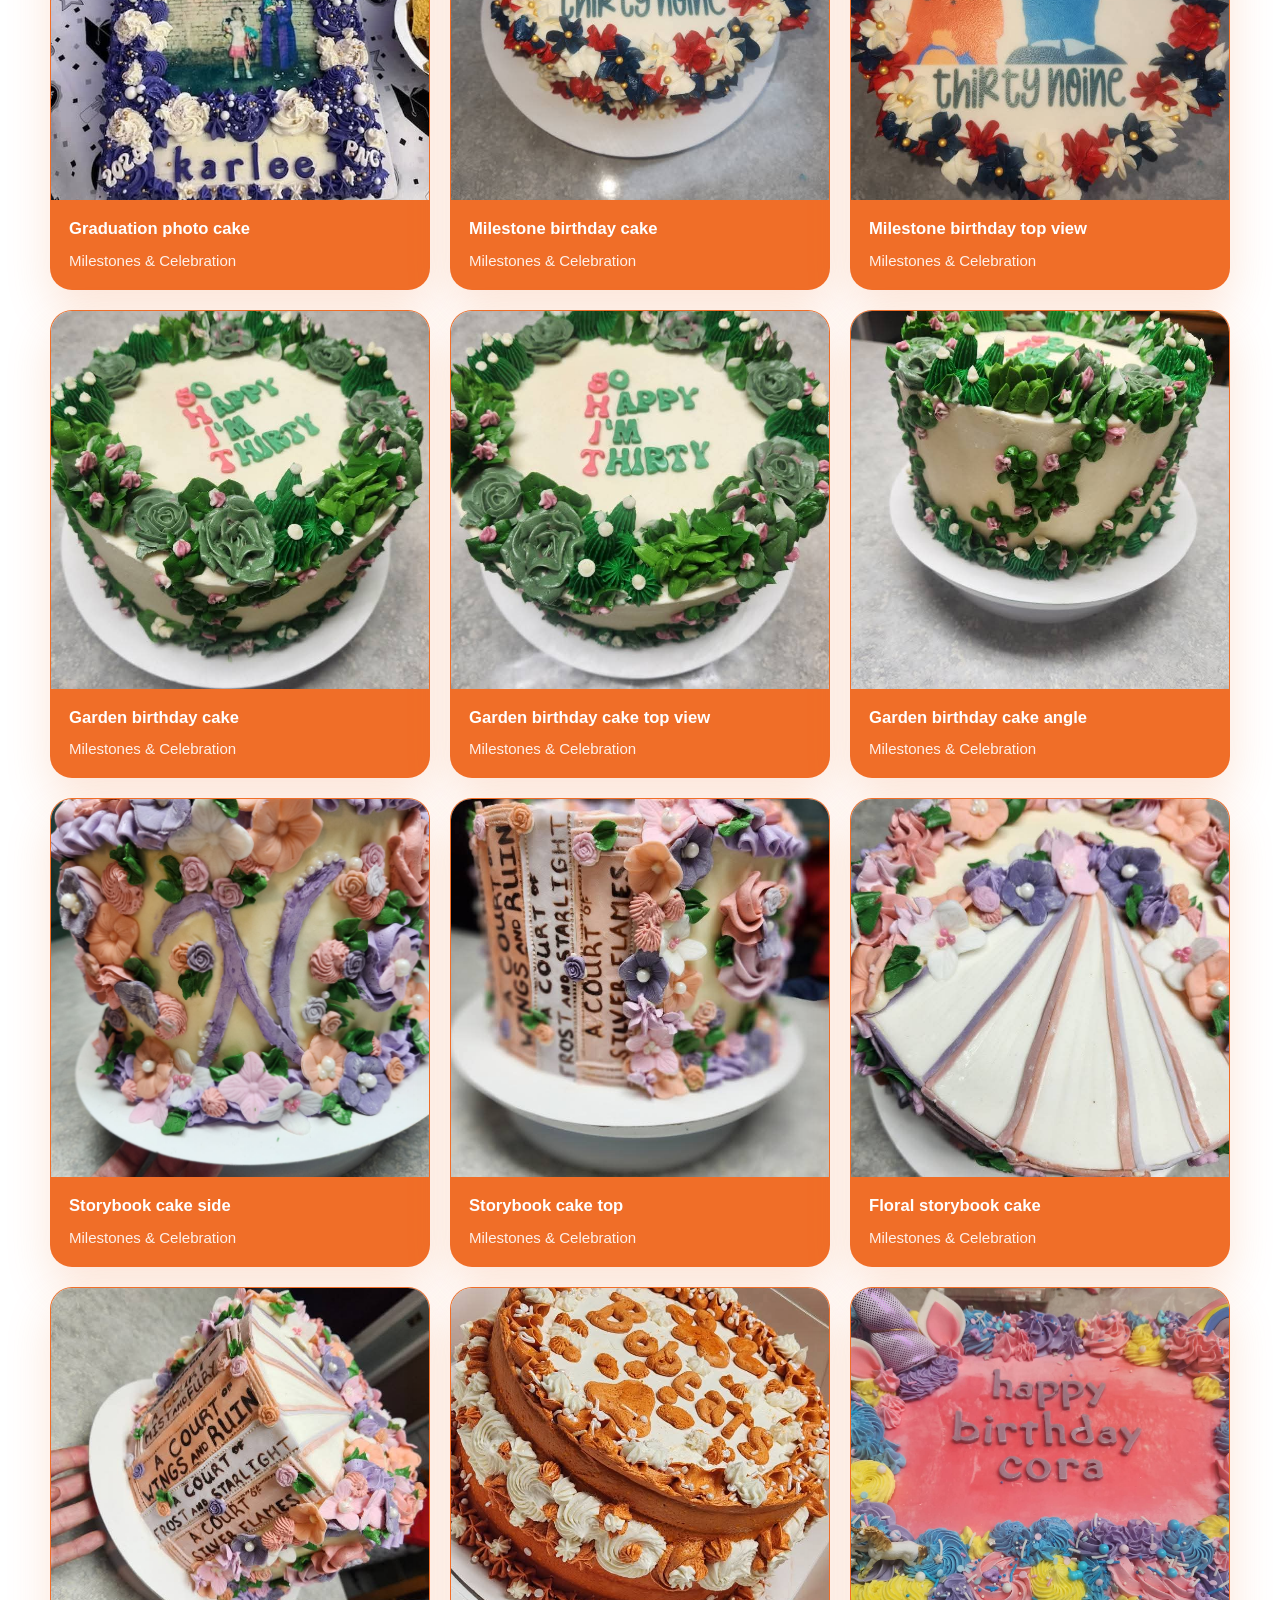
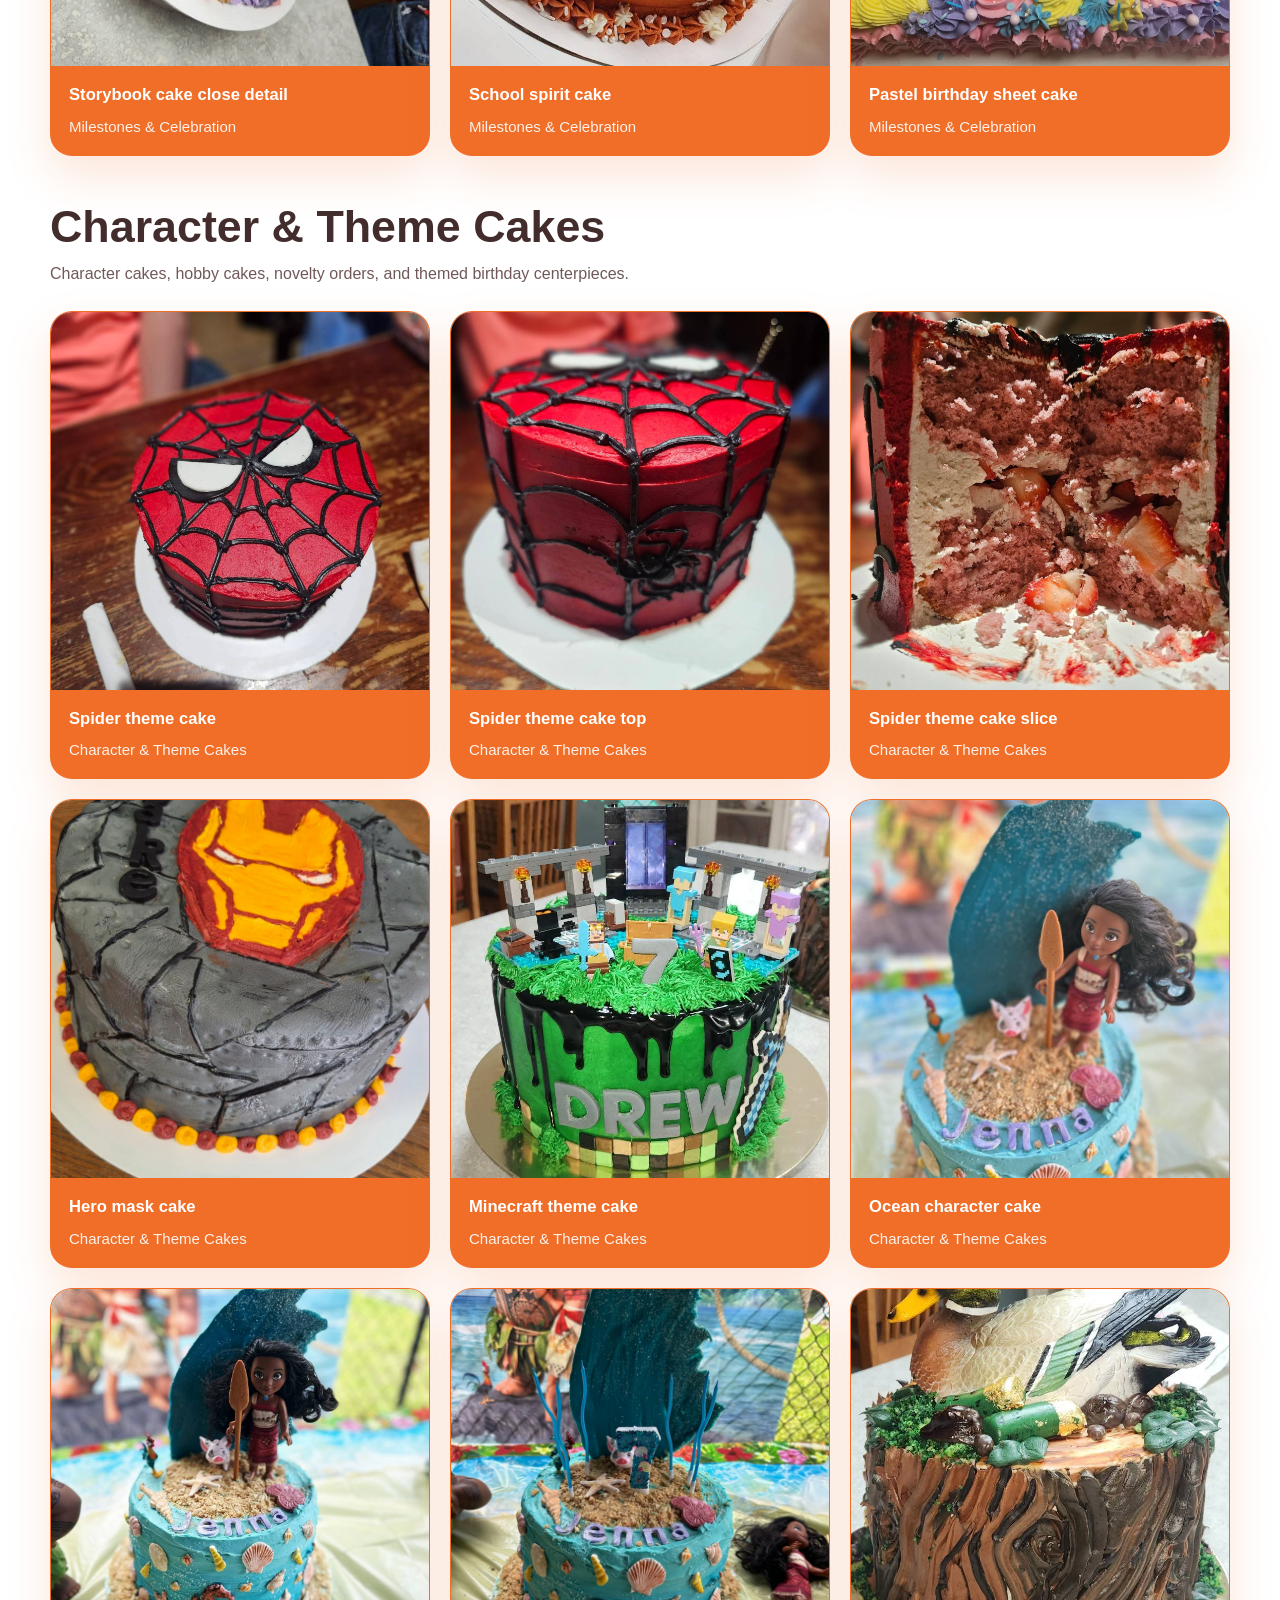
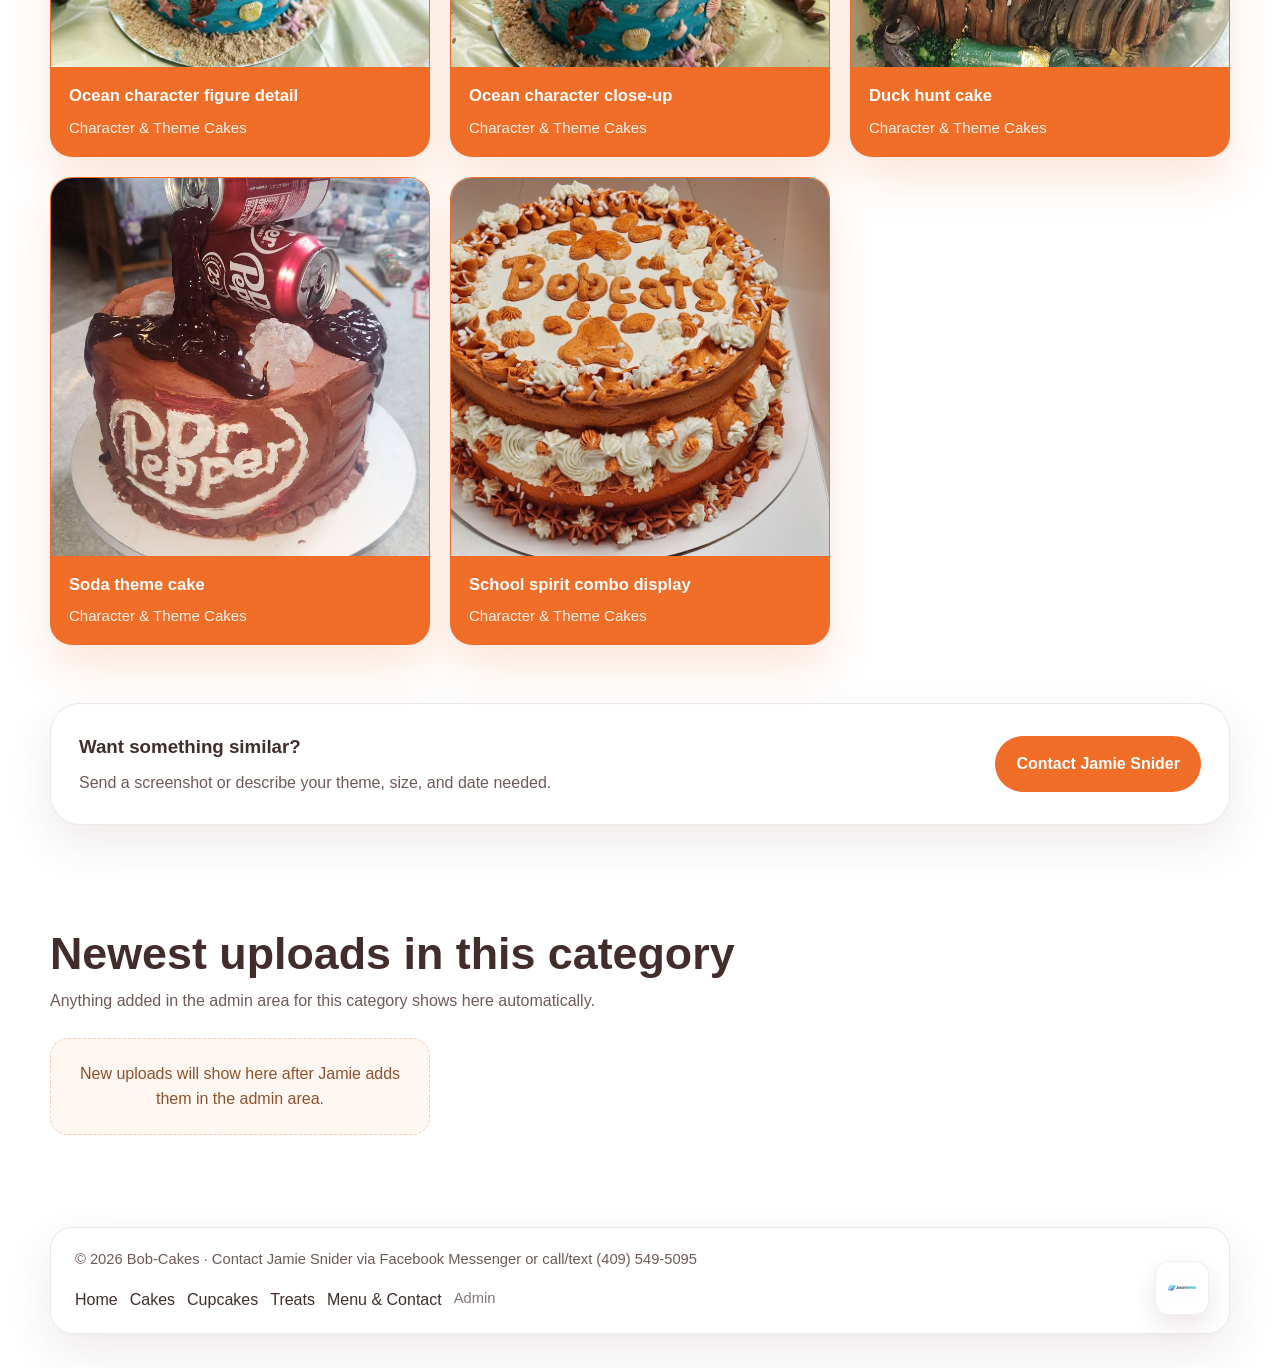
==== commit 68029b08: "Add files via upload" ====
--- a/cakes.html
+++ b/cakes.html
@@ -12,7 +12,7 @@
 <header class="site-header">
   <div class="container header-inner">
     <a href="index.html" class="brand">
-      <div class="brand-mark">BC</div>
+      <img src="images/bob-cakes-logo.jpg" alt="Bob-Cakes logo" class="brand-logo">
       <div class="brand-copy">
         <h1>Bob-Cakes</h1>
         <p>Custom cakes, cupcakes & sweet treats</p>
@@ -366,6 +366,17 @@
       </div>
     </div>
   </section>
+
+  <section class="section">
+    <div class="container">
+      <div class="section-head">
+        <h2>Newest uploads in this category</h2>
+        <p>Anything added in the admin area for this category shows here automatically.</p>
+      </div>
+      <div class="gallery-grid" data-dynamic-portfolio data-category="cakes" data-limit="12"></div>
+    </div>
+  </section>
+
 </main>
 
 <footer class="site-footer">
@@ -377,7 +388,12 @@
       <a href="cupcakes.html">Cupcakes</a>
       <a href="treats.html">Treats</a>
       <a href="pricing.html">Menu & Contact</a>
+          <a href="admin-login.html" class="admin-link">Admin</a>
     </div>
+
+    <a href="https://jasonswebpages.com" target="_blank" rel="noopener noreferrer" class="footer-credit-logo" aria-label="Site designed by Jason's Webpages">
+      <img src="images/jasonswebpages-logo.png" alt="Jason's Webpages">
+    </a>
   </div>
 </footer>
 <div class="lightbox" id="lightbox">
--- a/css/style.css
+++ b/css/style.css
@@ -1,13 +1,13 @@
 
 :root{
-  --bg:#fff9f6;
+  --bg:#ffffff;
   --panel:#ffffff;
-  --soft:#fbf0e9;
-  --soft-2:#f4dfd0;
+  --soft:#fff4ec;
+  --soft-2:#ffe7d8;
   --text:#432d2c;
   --muted:#705958;
-  --accent:#c76f4f;
-  --accent-2:#efb07a;
+  --accent:#f06e28;
+  --accent-2:#ff9b63;
   --line:rgba(67,45,44,.10);
   --shadow:0 18px 45px rgba(88,53,47,.10);
   --radius-xl:30px;
@@ -21,9 +21,7 @@
   margin:0;
   font-family:Arial,Helvetica,sans-serif;
   color:var(--text);
-  background:
-    radial-gradient(circle at top left, rgba(199,111,79,.11), transparent 24%),
-    linear-gradient(180deg, #fffaf8 0%, #fff2eb 100%);
+  background:#ffffff;
   line-height:1.6;
 }
 img{max-width:100%;display:block}
@@ -32,38 +30,43 @@
 .container{width:min(var(--max), calc(100% - 32px)); margin:0 auto}
 .site-header{
   position:sticky;top:0;z-index:50;
-  background:rgba(255,249,246,.93);
-  backdrop-filter:blur(14px);
-  border-bottom:1px solid var(--line);
+  background:var(--accent);
+  border-bottom:1px solid rgba(255,255,255,.28);
+  box-shadow:0 12px 28px rgba(240,110,40,.22);
 }
 .header-inner{
   min-height:84px;
   display:flex;align-items:center;justify-content:space-between;gap:18px;
 }
-.brand{display:flex;align-items:center;gap:14px}
+.brand{display:flex;align-items:center;gap:11px}
 .brand-mark{
   width:58px;height:58px;border-radius:18px;
   background:linear-gradient(135deg, var(--accent) 0%, #d98864 100%);
   color:#fff;display:grid;place-items:center;font-size:1.3rem;font-weight:700;
   box-shadow:var(--shadow)
 }
-.brand-copy h1{margin:0;font-size:1.06rem;line-height:1.08}
-.brand-copy p{margin:4px 0 0;color:var(--muted);font-size:.92rem}
+.brand-copy h1{margin:0;font-size:1.06rem;line-height:1.08;color:#ffffff}
+.brand-copy p{margin:4px 0 0;color:rgba(255,255,255,.92);font-size:.92rem}
 .menu-toggle{
-  display:none;border:1px solid var(--line);background:#fff;border-radius:12px;padding:10px 14px;cursor:pointer
+  display:none;border:1px solid rgba(255,255,255,.35);background:#ffffff;color:var(--accent);border-radius:12px;padding:10px 14px;cursor:pointer
 }
 .main-nav{display:flex;align-items:center;gap:8px;flex-wrap:wrap}
 .main-nav a{
-  padding:10px 14px;border-radius:999px;color:var(--muted);transition:.18s ease
-}
-.main-nav a:hover,.main-nav a.active{background:rgba(199,111,79,.12);color:var(--text)}
-.nav-cta{background:var(--accent)!important;color:#fff!important;font-weight:700}
+  padding:10px 14px;border-radius:999px;color:#ffffff;transition:.18s ease
+}
+.main-nav a:hover,.main-nav a.active{background:rgba(255,255,255,.16);color:#ffffff}
+.nav-cta{background:#ffffff!important;color:var(--accent)!important;font-weight:700}
 .hero{padding:66px 0 40px}
-.hero-grid{display:grid;grid-template-columns:1.05fr .95fr;gap:24px;align-items:stretch}
-.hero-copy,.hero-visual,.panel,.feature,.category-card,.gallery-card,.contact-card,.menu-card,.site-footer-inner,.cta-banner{
-  background:rgba(255,255,255,.95);
+.hero-grid{display:grid;grid-template-columns:1.05fr .95fr;gap:24px;align-items:start;}
+.hero-copy,.panel,.feature,.contact-card,.menu-card,.site-footer-inner,.cta-banner{
+  background:hsl(0, 0%, 100%);
   border:1px solid var(--line);
   box-shadow:var(--shadow);
+}
+.hero-visual,.category-card,.gallery-card{
+  background:var(--accent);
+  border:1px solid rgba(240,110,40,.35);
+  box-shadow:0 20px 45px rgba(240,110,40,.18);
 }
 .hero-copy,.hero-visual,.panel,.cta-banner{border-radius:var(--radius-xl)}
 .hero-copy{padding:42px}
@@ -78,9 +81,10 @@
   display:inline-flex;align-items:center;justify-content:center;padding:14px 20px;
   border-radius:999px;font-weight:700;border:1px solid transparent;transition:.18s ease
 }
-.button-primary{background:var(--accent);color:#fff}
-.button-primary:hover{filter:brightness(.96)}
-.button-secondary{background:#fff;border-color:var(--line);color:var(--text)}
+.button-primary{background:var(--accent);color:#fff;box-shadow:0 0 0 rgba(255,255,255,0)}
+.button-primary:hover,.button-primary:focus-visible{box-shadow:0 0 18px rgba(255,255,255,.85), 0 0 34px rgba(255,255,255,.45);filter:brightness(.98)}
+.button-secondary{background:#fff;border-color:rgba(240,110,40,.24);color:var(--text);box-shadow:0 0 0 rgba(240,110,40,0)}
+.button-secondary:hover,.button-secondary:focus-visible{box-shadow:0 0 18px rgba(240,110,40,.5), 0 0 34px rgba(240,110,40,.22)}
 .hero-points{display:grid;gap:12px;margin-top:24px}
 .hero-point{padding:14px 16px;border-radius:18px;background:var(--soft);border:1px solid rgba(199,111,79,.10);color:var(--muted)}
 .hero-visual{padding:18px}
@@ -106,8 +110,10 @@
 .section-head p{margin:10px 0 0;color:var(--muted);max-width:760px}
 .feature-grid{display:grid;grid-template-columns:repeat(3, minmax(0, 1fr));gap:20px}
 .feature,.category-card,.menu-card,.contact-card{border-radius:var(--radius-lg);padding:24px}
-.feature h3,.category-card h3,.menu-card h3,.contact-card h3{margin:0 0 10px;font-size:1.18rem}
-.feature p,.category-card p,.menu-card p,.contact-card p{margin:0;color:var(--muted)}
+.feature h3,.menu-card h3,.contact-card h3{margin:0 0 10px;font-size:1.18rem}
+.feature p,.menu-card p,.contact-card p{margin:0;color:var(--muted)}
+.category-card h3,.gallery-card h4{margin:0 0 10px;font-size:1.18rem;color:#ffffff}
+.category-card p,.gallery-card p{margin:0;color:rgba(255,255,255,.9)}
 .feature-icon{
   width:50px;height:50px;border-radius:16px;background:var(--soft);display:grid;place-items:center;
   font-size:1.28rem;margin-bottom:14px
@@ -116,7 +122,7 @@
 .category-card .thumb{
   aspect-ratio:4/3;border-radius:18px;overflow:hidden;background:#eee center/cover no-repeat;margin-bottom:16px
 }
-.category-card .meta{margin-top:14px;color:#a06d63;font-weight:700;font-size:.92rem}
+.category-card .meta{margin-top:14px;color:#fff4ec;font-weight:700;font-size:.92rem}
 .gallery-grid{
   display:grid;grid-template-columns:repeat(3, minmax(0,1fr));gap:20px
 }
@@ -128,8 +134,8 @@
   aspect-ratio:4/4;background:#eee center/cover no-repeat
 }
 .gallery-card .copy{padding:16px 18px}
-.gallery-card h4{margin:0 0 6px;font-size:1.04rem}
-.gallery-card p{margin:0;color:var(--muted);font-size:.94rem}
+.gallery-card h4{margin:0 0 6px;font-size:1.04rem;color:#ffffff}
+.gallery-card p{margin:0;color:rgba(255,255,255,.9);font-size:.94rem}
 .content-grid{display:grid;grid-template-columns:1.15fr .85fr;gap:20px}
 .panel{padding:28px}
 .stat-row{display:grid;grid-template-columns:repeat(3,minmax(0,1fr));gap:14px;margin-top:20px}
@@ -190,3 +196,223 @@
   .hero-copy,.hero-visual,.panel,.feature,.category-card,.menu-card,.contact-card,.cta-banner{padding:22px}
   .hero-collage{min-height:360px}
 }
+
+
+.brand-logo {
+  width: 100px;
+  height: 100px;
+  object-fit: cover;
+  object-position:center;
+  display:block;
+  border-radius: 14px;
+  background: whitesmoke;
+  padding: 4;
+  box-shadow:#7a3111;
+}
+
+.simple-nav {
+  display: flex;
+  gap: 12px;
+  align-items: center;
+}
+
+.admin-shell {
+  min-height: 70vh;
+}
+
+.narrow-wrap {
+  max-width: 680px;
+}
+
+.admin-layout {
+  display: grid;
+  grid-template-columns: 1fr 1fr;
+  gap: 24px;
+}
+
+.admin-panel {
+  background: #ffffff;
+  border: 1px solid rgba(240, 110, 40, 0.18);
+  border-radius: 24px;
+  padding: 28px;
+  box-shadow: 0 18px 45px rgba(20, 16, 12, 0.08);
+}
+
+.section-head.left {
+  text-align: left;
+}
+
+.admin-form {
+  display: grid;
+  gap: 16px;
+}
+
+.admin-form label {
+  display: grid;
+  gap: 8px;
+  font-weight: 700;
+  color: #7a3111;
+}
+
+.admin-form input,
+.admin-form select,
+.admin-form textarea {
+  width: 100%;
+  border: 1px solid rgba(240, 110, 40, 0.24);
+  border-radius: 14px;
+  padding: 14px 16px;
+  font: inherit;
+  background: #fff8f2;
+  color: #2a160d;
+}
+
+.admin-form input:focus,
+.admin-form select:focus,
+.admin-form textarea:focus {
+  outline: none;
+  border-color: #f06e28;
+  box-shadow: 0 0 0 4px rgba(240, 110, 40, 0.12);
+}
+
+.admin-items {
+  display: grid;
+  gap: 16px;
+}
+
+.admin-item-card {
+  display: grid;
+  grid-template-columns: 110px 1fr;
+  gap: 14px;
+  align-items: start;
+  background: #fff8f2;
+  border: 1px solid rgba(240, 110, 40, 0.16);
+  border-radius: 18px;
+  padding: 14px;
+}
+
+.admin-item-preview,
+.image-preview {
+  background: linear-gradient(135deg, #fff5eb, #ffe1cf);
+  border-radius: 18px;
+  min-height: 140px;
+  background-size: cover;
+  background-position: center;
+  display: grid;
+  place-items: center;
+  color: #9c5a34;
+  font-weight: 700;
+  text-align: center;
+  padding: 12px;
+}
+
+.image-preview.has-image {
+  color: transparent;
+}
+
+.admin-item-copy h3 {
+  margin: 6px 0;
+}
+
+.admin-tag {
+  display: inline-block;
+  background: #f06e28;
+  color: #ffffff;
+  padding: 6px 10px;
+  border-radius: 999px;
+  font-size: 0.82rem;
+  text-transform: capitalize;
+}
+
+.empty-admin-note {
+  border: 1px dashed rgba(240, 110, 40, 0.32);
+  border-radius: 18px;
+  padding: 22px;
+  text-align: center;
+  color: #8e512d;
+  background: #fff8f2;
+}
+
+.admin-note {
+  margin: 0;
+  color: #7d4927;
+}
+
+.small-button {
+  padding: 10px 16px;
+  min-height: auto;
+}
+
+.admin-link {
+  opacity: 0.65;
+  font-size: 0.92rem;
+}
+
+.dynamic-card {
+  animation: fadeUp 0.35s ease;
+}
+
+@keyframes fadeUp {
+  from { opacity: 0; transform: translateY(10px); }
+  to { opacity: 1; transform: translateY(0); }
+}
+
+@media (max-width: 900px) {
+  .admin-layout {
+    grid-template-columns: 1fr;
+  }
+}
+
+
+.brand:hover .brand-logo{box-shadow:0 0 18px rgba(255,255,255,.72), 0 0 34px rgba(255,255,255,.36);}
+.nav-cta:hover,.nav-cta:focus-visible{box-shadow:0 0 18px rgba(240,110,40,.5), 0 0 34px rgba(240,110,40,.22);}
+.main-nav a:not(.nav-cta):hover,.main-nav a.active{box-shadow:0 0 14px rgba(255,255,255,.22) inset;}
+.gallery-card .copy,.category-card .copy{color:#ffffff;}
+
+
+.button-facebook{
+  background:#1877f2;
+  color:#ffffff;
+  border:1px solid rgba(24,119,242,.18);
+  box-shadow:0 10px 24px rgba(24,119,242,.18);
+}
+.button-facebook:hover,.button-facebook:focus-visible{
+  box-shadow:0 0 18px rgba(255,255,255,.85), 0 0 34px rgba(24,119,242,.35);
+  filter:brightness(.98);
+}
+.contact-card .button-facebook{
+  margin-top:14px;
+}
+.site-footer-inner{
+  position:relative;
+  padding-right:96px;
+}
+.footer-credit-logo{
+  position:absolute;
+  right:20px;
+  bottom:18px;
+  width:54px;
+  height:54px;
+  display:inline-flex;
+  align-items:center;
+  justify-content:center;
+  background:rgba(255,255,255,.96);
+  border:1px solid rgba(67,45,44,.08);
+  border-radius:14px;
+  padding:6px;
+  box-shadow:0 10px 22px rgba(88,53,47,.12);
+  transition:transform .18s ease, box-shadow .18s ease;
+}
+.footer-credit-logo img{
+  width:100%;
+  height:100%;
+  object-fit:contain;
+  display:block;
+}
+.footer-credit-logo:hover,.footer-credit-logo:focus-visible{
+  transform:translateY(-2px);
+  box-shadow:0 0 16px rgba(240,110,40,.30), 0 10px 22px rgba(88,53,47,.14);
+}
+@media (max-width:760px){
+  .site-footer-inner{padding-right:24px;padding-bottom:86px;}
+  .footer-credit-logo{right:24px;bottom:20px;}
+}
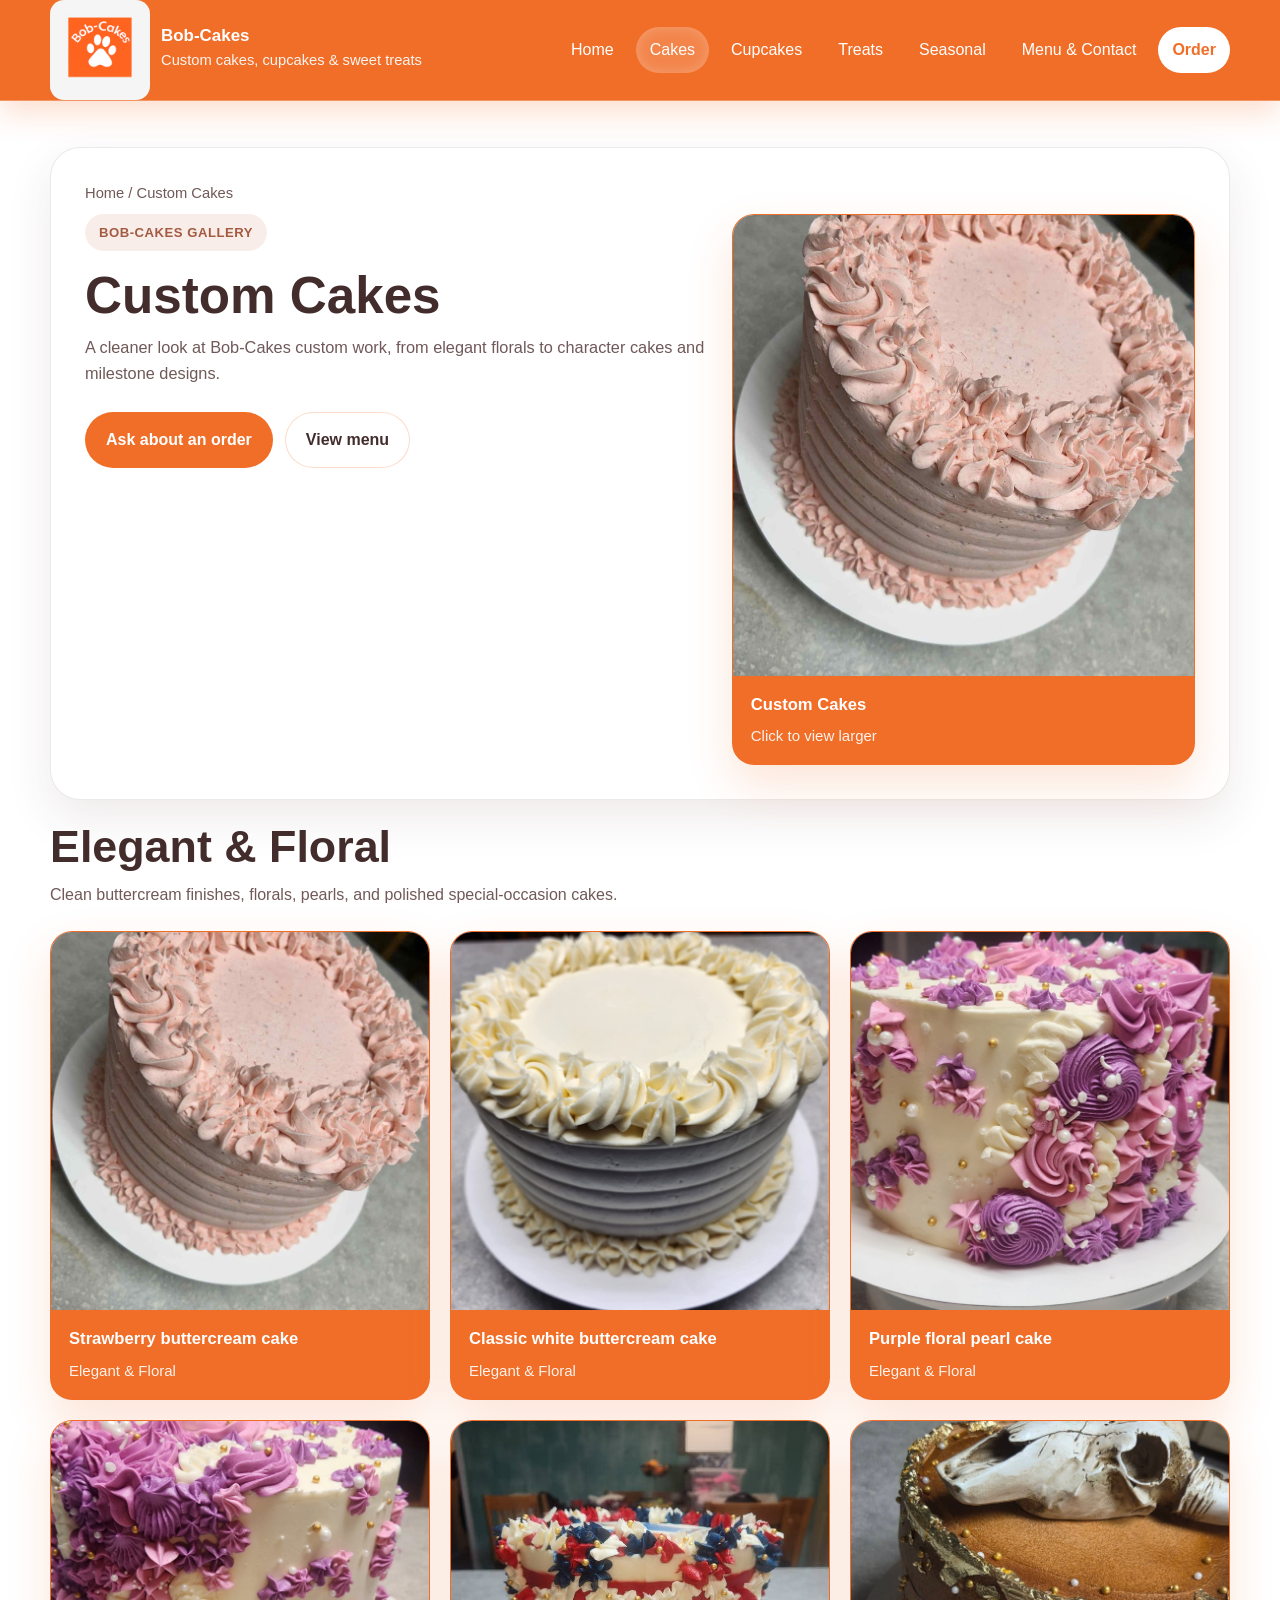
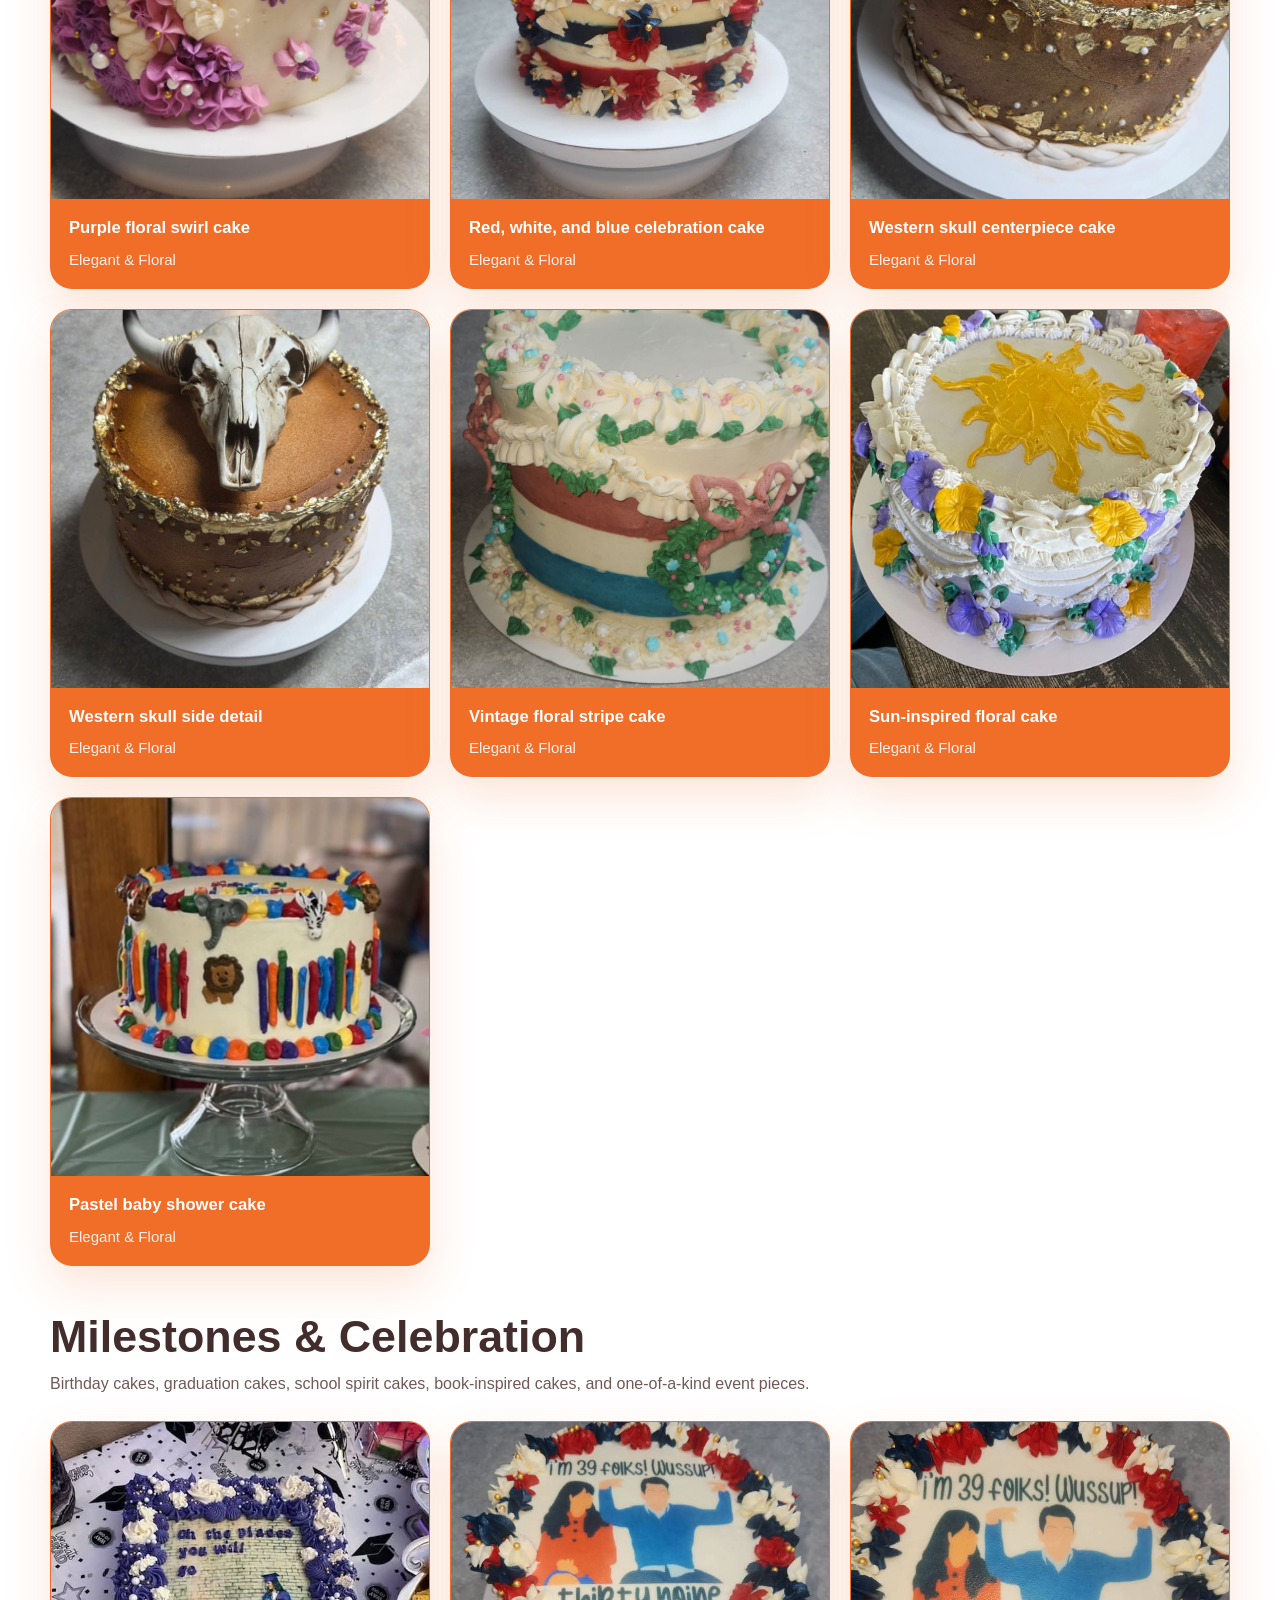
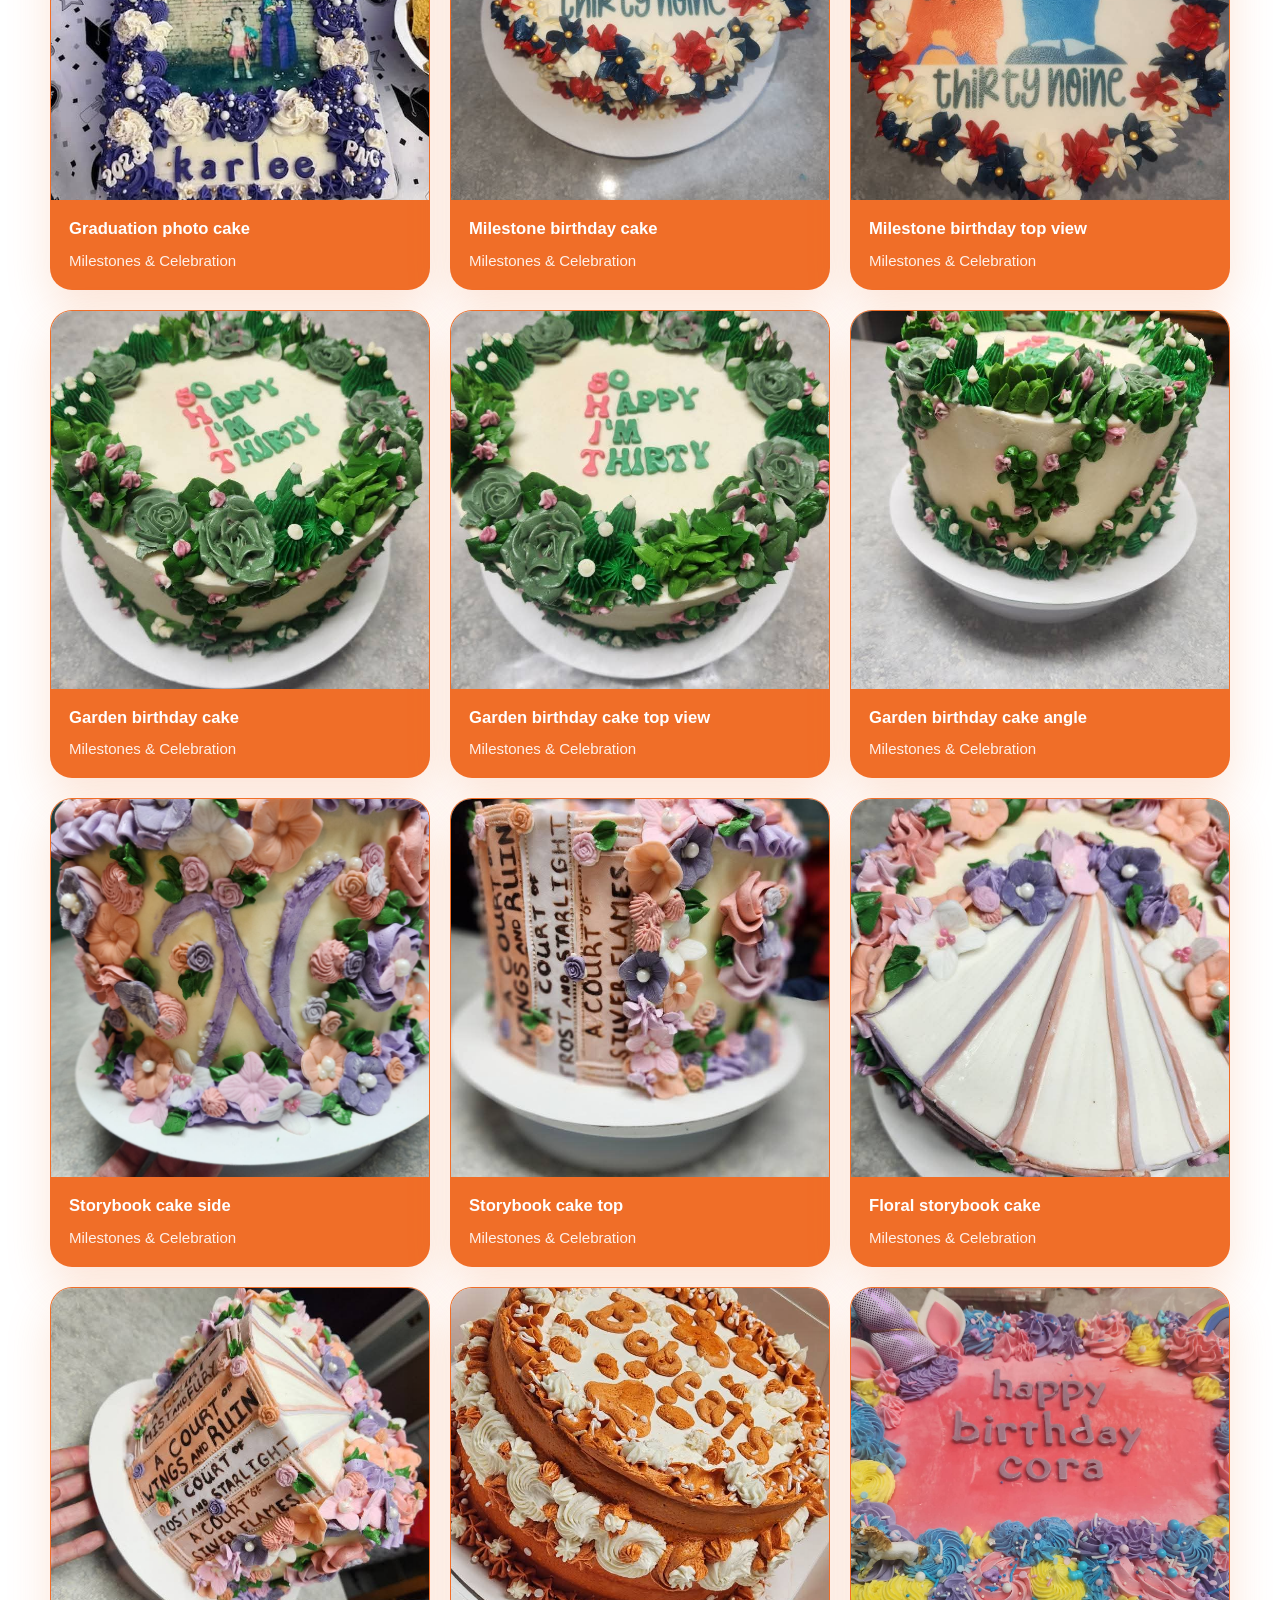
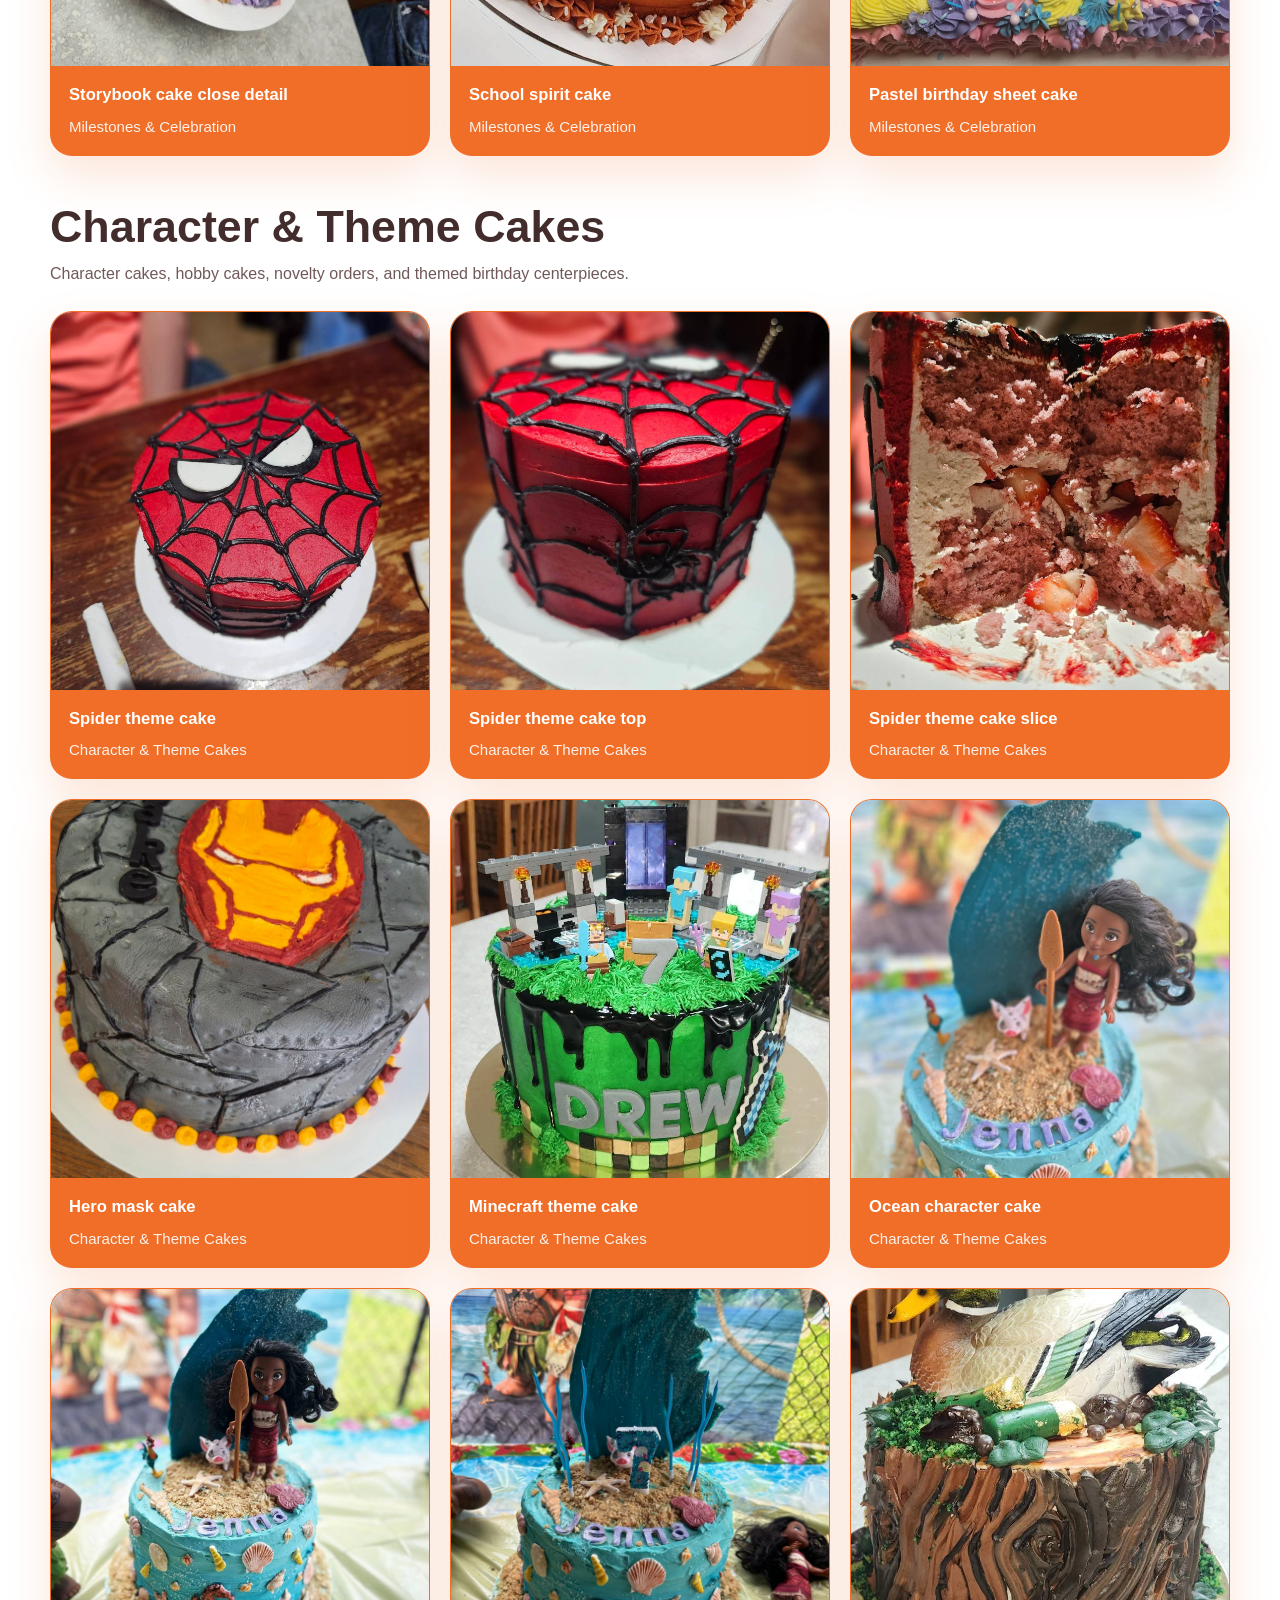
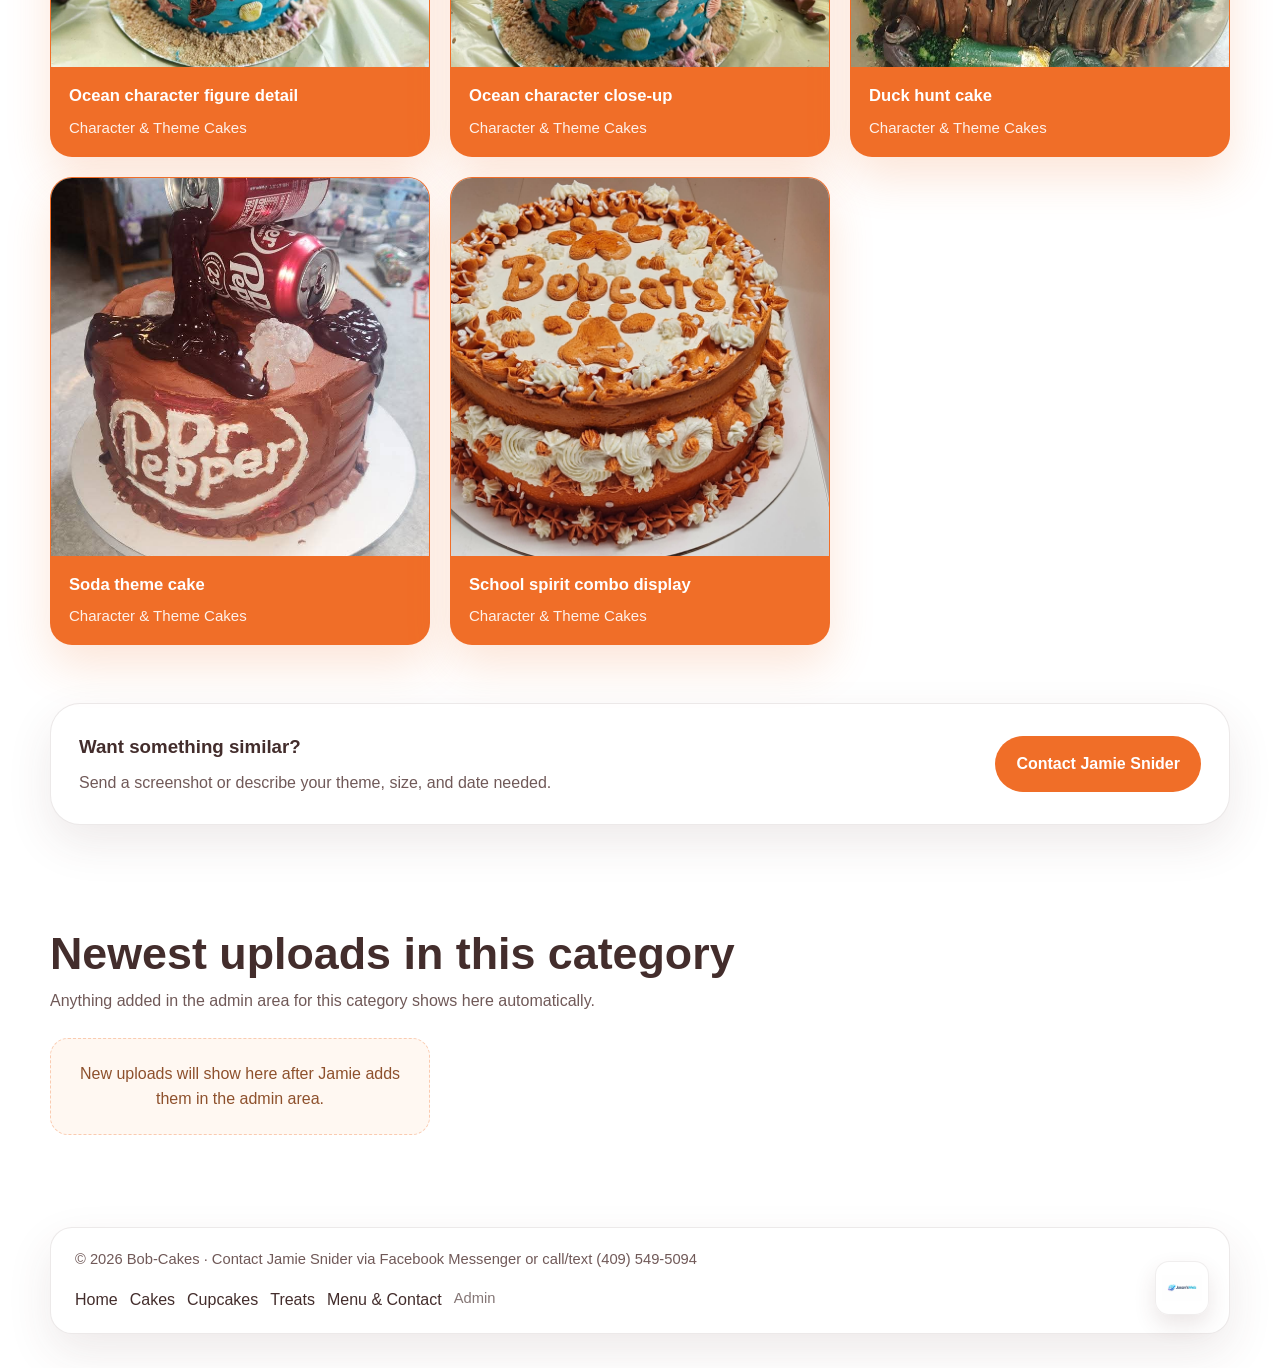
==== commit 1cb5543e: "Update cakes.html phone number" ====
--- a/cakes.html
+++ b/cakes.html
@@ -381,7 +381,7 @@
 
 <footer class="site-footer">
   <div class="container site-footer-inner">
-    <p>© 2026 Bob-Cakes · Contact Jamie Snider via Facebook Messenger or call/text (409) 549-5095</p>
+    <p>© 2026 Bob-Cakes · Contact Jamie Snider via Facebook Messenger or call/text (409) 549-5094</p>
     <div class="footer-links">
       <a href="index.html">Home</a>
       <a href="cakes.html">Cakes</a>
